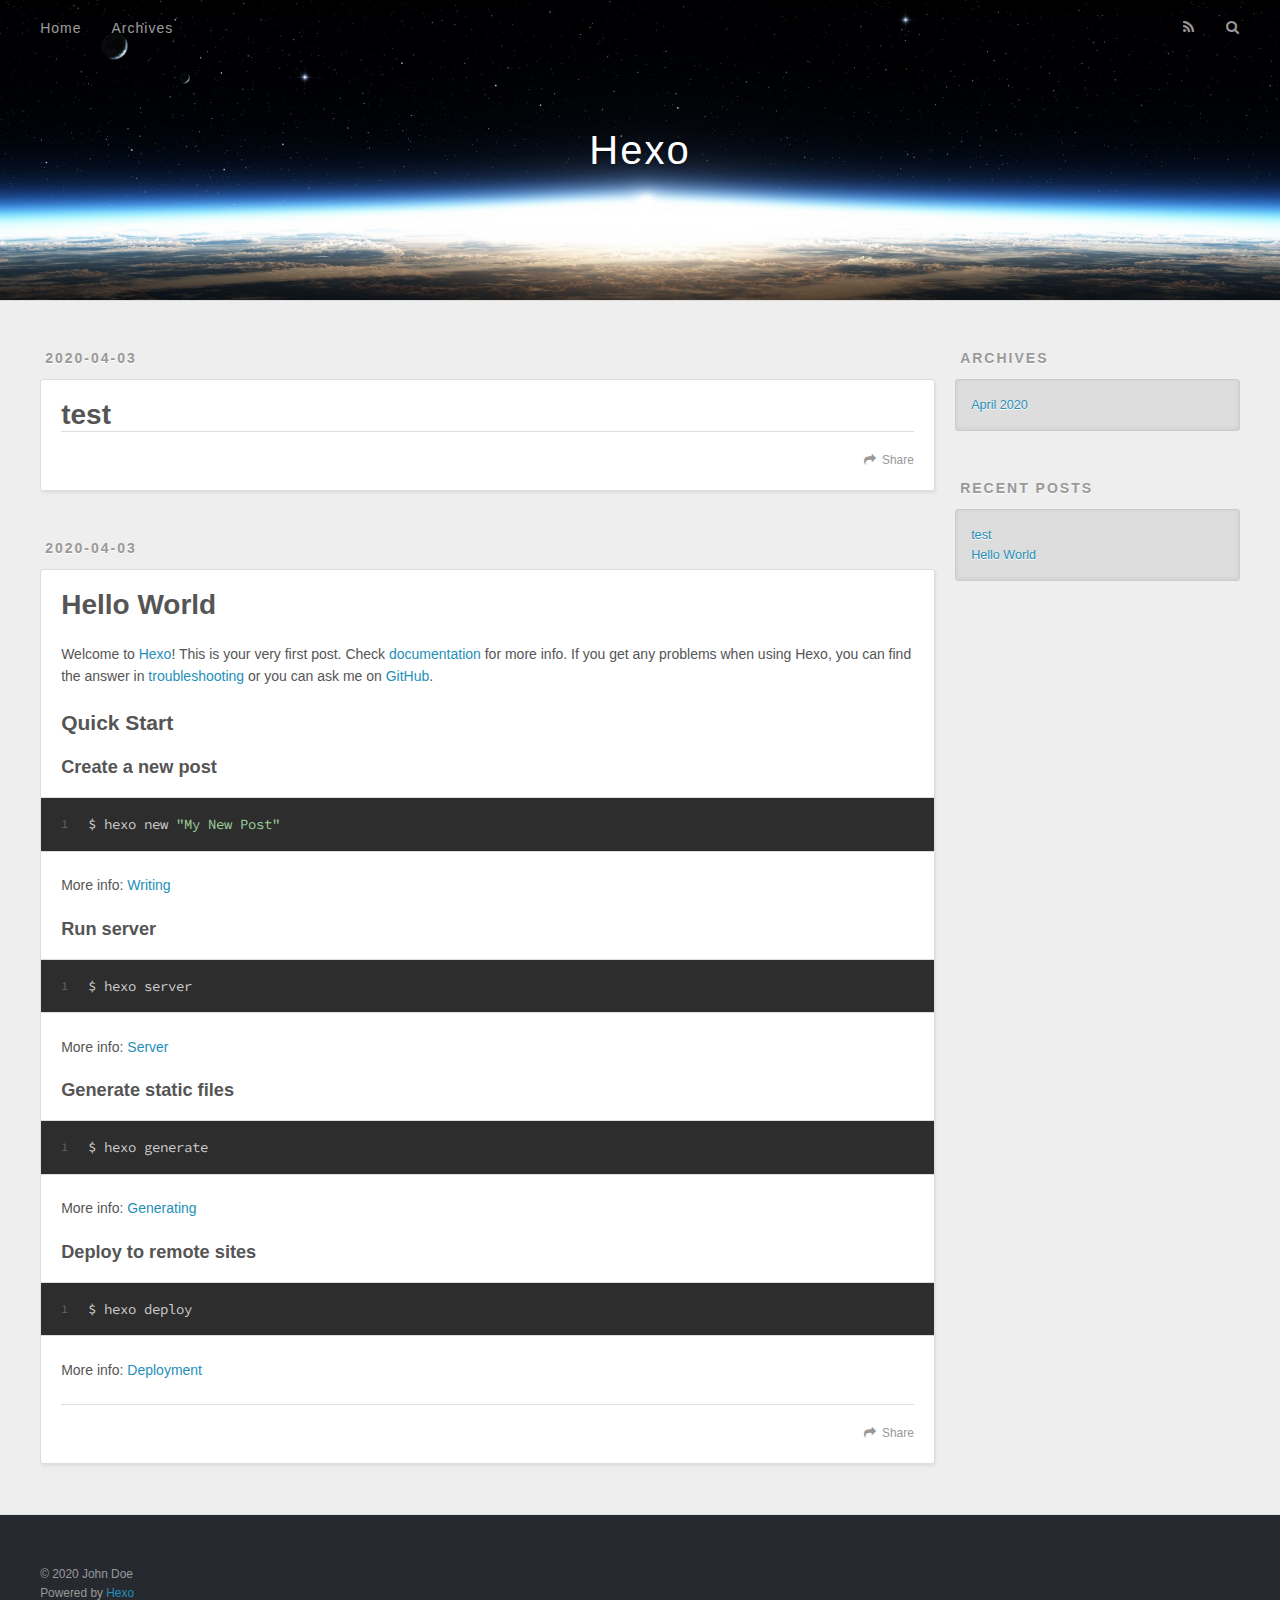
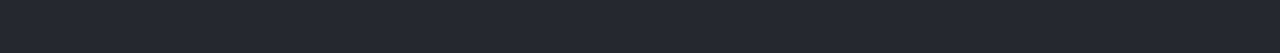
==== index.html @ 7a359f26 "Site updated: 2020-04-03 02:09:14" ====
<!DOCTYPE html>
<html>
<head>
  <meta charset="utf-8">
  

  
  <title>Hexo</title>
  <meta name="viewport" content="width=device-width, initial-scale=1, maximum-scale=1">
  <meta property="og:type" content="website">
<meta property="og:title" content="Hexo">
<meta property="og:url" content="http://yoursite.com/index.html">
<meta property="og:site_name" content="Hexo">
<meta property="og:locale" content="en_US">
<meta property="article:author" content="John Doe">
<meta name="twitter:card" content="summary">
  
    <link rel="alternate" href="/atom.xml" title="Hexo" type="application/atom+xml">
  
  
    <link rel="icon" href="/favicon.png">
  
  
    <link href="//fonts.googleapis.com/css?family=Source+Code+Pro" rel="stylesheet" type="text/css">
  
  
<link rel="stylesheet" href="/css/style.css">

<meta name="generator" content="Hexo 4.2.0"></head>

<body>
  <div id="container">
    <div id="wrap">
      <header id="header">
  <div id="banner"></div>
  <div id="header-outer" class="outer">
    <div id="header-title" class="inner">
      <h1 id="logo-wrap">
        <a href="/" id="logo">Hexo</a>
      </h1>
      
    </div>
    <div id="header-inner" class="inner">
      <nav id="main-nav">
        <a id="main-nav-toggle" class="nav-icon"></a>
        
          <a class="main-nav-link" href="/">Home</a>
        
          <a class="main-nav-link" href="/archives">Archives</a>
        
      </nav>
      <nav id="sub-nav">
        
          <a id="nav-rss-link" class="nav-icon" href="/atom.xml" title="RSS Feed"></a>
        
        <a id="nav-search-btn" class="nav-icon" title="Search"></a>
      </nav>
      <div id="search-form-wrap">
        <form action="//google.com/search" method="get" accept-charset="UTF-8" class="search-form"><input type="search" name="q" class="search-form-input" placeholder="Search"><button type="submit" class="search-form-submit">&#xF002;</button><input type="hidden" name="sitesearch" value="http://yoursite.com"></form>
      </div>
    </div>
  </div>
</header>
      <div class="outer">
        <section id="main">
  
    <article id="post-test" class="article article-type-post" itemscope itemprop="blogPost">
  <div class="article-meta">
    <a href="/2020/04/03/test/" class="article-date">
  <time datetime="2020-04-02T18:03:10.000Z" itemprop="datePublished">2020-04-03</time>
</a>
    
  </div>
  <div class="article-inner">
    
    
      <header class="article-header">
        
  
    <h1 itemprop="name">
      <a class="article-title" href="/2020/04/03/test/">test</a>
    </h1>
  

      </header>
    
    <div class="article-entry" itemprop="articleBody">
      
        
      
    </div>
    <footer class="article-footer">
      <a data-url="http://yoursite.com/2020/04/03/test/" data-id="ck8j2jlv80000hwuj088e85qz" class="article-share-link">Share</a>
      
      
    </footer>
  </div>
  
</article>


  
    <article id="post-hello-world" class="article article-type-post" itemscope itemprop="blogPost">
  <div class="article-meta">
    <a href="/2020/04/03/hello-world/" class="article-date">
  <time datetime="2020-04-02T17:08:52.983Z" itemprop="datePublished">2020-04-03</time>
</a>
    
  </div>
  <div class="article-inner">
    
    
      <header class="article-header">
        
  
    <h1 itemprop="name">
      <a class="article-title" href="/2020/04/03/hello-world/">Hello World</a>
    </h1>
  

      </header>
    
    <div class="article-entry" itemprop="articleBody">
      
        <p>Welcome to <a href="https://hexo.io/" target="_blank" rel="noopener">Hexo</a>! This is your very first post. Check <a href="https://hexo.io/docs/" target="_blank" rel="noopener">documentation</a> for more info. If you get any problems when using Hexo, you can find the answer in <a href="https://hexo.io/docs/troubleshooting.html" target="_blank" rel="noopener">troubleshooting</a> or you can ask me on <a href="https://github.com/hexojs/hexo/issues" target="_blank" rel="noopener">GitHub</a>.</p>
<h2 id="Quick-Start"><a href="#Quick-Start" class="headerlink" title="Quick Start"></a>Quick Start</h2><h3 id="Create-a-new-post"><a href="#Create-a-new-post" class="headerlink" title="Create a new post"></a>Create a new post</h3><figure class="highlight bash"><table><tr><td class="gutter"><pre><span class="line">1</span><br></pre></td><td class="code"><pre><span class="line">$ hexo new <span class="string">"My New Post"</span></span><br></pre></td></tr></table></figure>

<p>More info: <a href="https://hexo.io/docs/writing.html" target="_blank" rel="noopener">Writing</a></p>
<h3 id="Run-server"><a href="#Run-server" class="headerlink" title="Run server"></a>Run server</h3><figure class="highlight bash"><table><tr><td class="gutter"><pre><span class="line">1</span><br></pre></td><td class="code"><pre><span class="line">$ hexo server</span><br></pre></td></tr></table></figure>

<p>More info: <a href="https://hexo.io/docs/server.html" target="_blank" rel="noopener">Server</a></p>
<h3 id="Generate-static-files"><a href="#Generate-static-files" class="headerlink" title="Generate static files"></a>Generate static files</h3><figure class="highlight bash"><table><tr><td class="gutter"><pre><span class="line">1</span><br></pre></td><td class="code"><pre><span class="line">$ hexo generate</span><br></pre></td></tr></table></figure>

<p>More info: <a href="https://hexo.io/docs/generating.html" target="_blank" rel="noopener">Generating</a></p>
<h3 id="Deploy-to-remote-sites"><a href="#Deploy-to-remote-sites" class="headerlink" title="Deploy to remote sites"></a>Deploy to remote sites</h3><figure class="highlight bash"><table><tr><td class="gutter"><pre><span class="line">1</span><br></pre></td><td class="code"><pre><span class="line">$ hexo deploy</span><br></pre></td></tr></table></figure>

<p>More info: <a href="https://hexo.io/docs/one-command-deployment.html" target="_blank" rel="noopener">Deployment</a></p>

      
    </div>
    <footer class="article-footer">
      <a data-url="http://yoursite.com/2020/04/03/hello-world/" data-id="ck8j2bp650000j0uj2wvqei5c" class="article-share-link">Share</a>
      
      
    </footer>
  </div>
  
</article>


  


</section>
        
          <aside id="sidebar">
  
    

  
    

  
    
  
    
  <div class="widget-wrap">
    <h3 class="widget-title">Archives</h3>
    <div class="widget">
      <ul class="archive-list"><li class="archive-list-item"><a class="archive-list-link" href="/archives/2020/04/">April 2020</a></li></ul>
    </div>
  </div>


  
    
  <div class="widget-wrap">
    <h3 class="widget-title">Recent Posts</h3>
    <div class="widget">
      <ul>
        
          <li>
            <a href="/2020/04/03/test/">test</a>
          </li>
        
          <li>
            <a href="/2020/04/03/hello-world/">Hello World</a>
          </li>
        
      </ul>
    </div>
  </div>

  
</aside>
        
      </div>
      <footer id="footer">
  
  <div class="outer">
    <div id="footer-info" class="inner">
      &copy; 2020 John Doe<br>
      Powered by <a href="http://hexo.io/" target="_blank">Hexo</a>
    </div>
  </div>
</footer>
    </div>
    <nav id="mobile-nav">
  
    <a href="/" class="mobile-nav-link">Home</a>
  
    <a href="/archives" class="mobile-nav-link">Archives</a>
  
</nav>
    

<script src="//ajax.googleapis.com/ajax/libs/jquery/2.0.3/jquery.min.js"></script>


  
<link rel="stylesheet" href="/fancybox/jquery.fancybox.css">

  
<script src="/fancybox/jquery.fancybox.pack.js"></script>




<script src="/js/script.js"></script>




  </div>
</body>
</html>
---- css/style.css ----
body {
  width: 100%;
}
body:before,
body:after {
  content: "";
  display: table;
}
body:after {
  clear: both;
}
html,
body,
div,
span,
applet,
object,
iframe,
h1,
h2,
h3,
h4,
h5,
h6,
p,
blockquote,
pre,
a,
abbr,
acronym,
address,
big,
cite,
code,
del,
dfn,
em,
img,
ins,
kbd,
q,
s,
samp,
small,
strike,
strong,
sub,
sup,
tt,
var,
dl,
dt,
dd,
ol,
ul,
li,
fieldset,
form,
label,
legend,
table,
caption,
tbody,
tfoot,
thead,
tr,
th,
td {
  margin: 0;
  padding: 0;
  border: 0;
  outline: 0;
  font-weight: inherit;
  font-style: inherit;
  font-family: inherit;
  font-size: 100%;
  vertical-align: baseline;
}
body {
  line-height: 1;
  color: #000;
  background: #fff;
}
ol,
ul {
  list-style: none;
}
table {
  border-collapse: separate;
  border-spacing: 0;
  vertical-align: middle;
}
caption,
th,
td {
  text-align: left;
  font-weight: normal;
  vertical-align: middle;
}
a img {
  border: none;
}
input,
button {
  margin: 0;
  padding: 0;
}
input::-moz-focus-inner,
button::-moz-focus-inner {
  border: 0;
  padding: 0;
}
@font-face {
  font-family: FontAwesome;
  font-style: normal;
  font-weight: normal;
  src: url("fonts/fontawesome-webfont.eot?v=#4.0.3");
  src: url("fonts/fontawesome-webfont.eot?#iefix&v=#4.0.3") format("embedded-opentype"), url("fonts/fontawesome-webfont.woff?v=#4.0.3") format("woff"), url("fonts/fontawesome-webfont.ttf?v=#4.0.3") format("truetype"), url("fonts/fontawesome-webfont.svg#fontawesomeregular?v=#4.0.3") format("svg");
}
html,
body,
#container {
  height: 100%;
}
body {
  background: #eee;
  font: 14px -apple-system, BlinkMacSystemFont, "Segoe UI", "Roboto", "Oxygen", "Ubuntu", "Cantarell", "Fira Sans", "Droid Sans", "Helvetica Neue", sans-serif;
  -webkit-text-size-adjust: 100%;
}
.outer {
  max-width: 1220px;
  margin: 0 auto;
  padding: 0 20px;
}
.outer:before,
.outer:after {
  content: "";
  display: table;
}
.outer:after {
  clear: both;
}
.inner {
  display: inline;
  float: left;
  width: 98.33333333333333%;
  margin: 0 0.833333333333333%;
}
.left,
.alignleft {
  float: left;
}
.right,
.alignright {
  float: right;
}
.clear {
  clear: both;
}
#container {
  position: relative;
}
.mobile-nav-on {
  overflow: hidden;
}
#wrap {
  height: 100%;
  width: 100%;
  position: absolute;
  top: 0;
  left: 0;
  -webkit-transition: 0.2s ease-out;
  -moz-transition: 0.2s ease-out;
  -ms-transition: 0.2s ease-out;
  transition: 0.2s ease-out;
  z-index: 1;
  background: #eee;
}
.mobile-nav-on #wrap {
  left: 280px;
}
@media screen and (min-width: 768px) {
  #main {
    display: inline;
    float: left;
    width: 73.33333333333333%;
    margin: 0 0.833333333333333%;
  }
}
.article-date,
.article-category-link,
.archive-year,
.widget-title {
  text-decoration: none;
  text-transform: uppercase;
  letter-spacing: 2px;
  color: #999;
  margin-bottom: 1em;
  margin-left: 5px;
  line-height: 1em;
  text-shadow: 0 1px #fff;
  font-weight: bold;
}
.article-inner,
.archive-article-inner {
  background: #fff;
  -webkit-box-shadow: 1px 2px 3px #ddd;
  box-shadow: 1px 2px 3px #ddd;
  border: 1px solid #ddd;
  border-radius: 3px;
}
.article-entry h1,
.widget h1 {
  font-size: 2em;
}
.article-entry h2,
.widget h2 {
  font-size: 1.5em;
}
.article-entry h3,
.widget h3 {
  font-size: 1.3em;
}
.article-entry h4,
.widget h4 {
  font-size: 1.2em;
}
.article-entry h5,
.widget h5 {
  font-size: 1em;
}
.article-entry h6,
.widget h6 {
  font-size: 1em;
  color: #999;
}
.article-entry hr,
.widget hr {
  border: 1px dashed #ddd;
}
.article-entry strong,
.widget strong {
  font-weight: bold;
}
.article-entry em,
.widget em,
.article-entry cite,
.widget cite {
  font-style: italic;
}
.article-entry sup,
.widget sup,
.article-entry sub,
.widget sub {
  font-size: 0.75em;
  line-height: 0;
  position: relative;
  vertical-align: baseline;
}
.article-entry sup,
.widget sup {
  top: -0.5em;
}
.article-entry sub,
.widget sub {
  bottom: -0.2em;
}
.article-entry small,
.widget small {
  font-size: 0.85em;
}
.article-entry acronym,
.widget acronym,
.article-entry abbr,
.widget abbr {
  border-bottom: 1px dotted;
}
.article-entry ul,
.widget ul,
.article-entry ol,
.widget ol,
.article-entry dl,
.widget dl {
  margin: 0 20px;
  line-height: 1.6em;
}
.article-entry ul ul,
.widget ul ul,
.article-entry ol ul,
.widget ol ul,
.article-entry ul ol,
.widget ul ol,
.article-entry ol ol,
.widget ol ol {
  margin-top: 0;
  margin-bottom: 0;
}
.article-entry ul,
.widget ul {
  list-style: disc;
}
.article-entry ol,
.widget ol {
  list-style: decimal;
}
.article-entry dt,
.widget dt {
  font-weight: bold;
}
#header {
  height: 300px;
  position: relative;
  border-bottom: 1px solid #ddd;
}
#header:before,
#header:after {
  content: "";
  position: absolute;
  left: 0;
  right: 0;
  height: 40px;
}
#header:before {
  top: 0;
  background: -webkit-linear-gradient(rgba(0,0,0,0.2), transparent);
  background: -moz-linear-gradient(rgba(0,0,0,0.2), transparent);
  background: -ms-linear-gradient(rgba(0,0,0,0.2), transparent);
  background: linear-gradient(rgba(0,0,0,0.2), transparent);
}
#header:after {
  bottom: 0;
  background: -webkit-linear-gradient(transparent, rgba(0,0,0,0.2));
  background: -moz-linear-gradient(transparent, rgba(0,0,0,0.2));
  background: -ms-linear-gradient(transparent, rgba(0,0,0,0.2));
  background: linear-gradient(transparent, rgba(0,0,0,0.2));
}
#header-outer {
  height: 100%;
  position: relative;
}
#header-inner {
  position: relative;
  overflow: hidden;
}
#banner {
  position: absolute;
  top: 0;
  left: 0;
  width: 100%;
  height: 100%;
  background: url("images/banner.jpg") center #000;
  -webkit-background-size: cover;
  -moz-background-size: cover;
  background-size: cover;
  z-index: -1;
}
#header-title {
  text-align: center;
  height: 40px;
  position: absolute;
  top: 50%;
  left: 0;
  margin-top: -20px;
}
#logo,
#subtitle {
  text-decoration: none;
  color: #fff;
  font-weight: 300;
  text-shadow: 0 1px 4px rgba(0,0,0,0.3);
}
#logo {
  font-size: 40px;
  line-height: 40px;
  letter-spacing: 2px;
}
#subtitle {
  font-size: 16px;
  line-height: 16px;
  letter-spacing: 1px;
}
#subtitle-wrap {
  margin-top: 16px;
}
#main-nav {
  float: left;
  margin-left: -15px;
}
.nav-icon,
.main-nav-link {
  float: left;
  color: #fff;
  opacity: 0.6;
  text-decoration: none;
  text-shadow: 0 1px rgba(0,0,0,0.2);
  -webkit-transition: opacity 0.2s;
  -moz-transition: opacity 0.2s;
  -ms-transition: opacity 0.2s;
  transition: opacity 0.2s;
  display: block;
  padding: 20px 15px;
}
.nav-icon:hover,
.main-nav-link:hover {
  opacity: 1;
}
.nav-icon {
  font-family: FontAwesome;
  text-align: center;
  font-size: 14px;
  width: 14px;
  height: 14px;
  padding: 20px 15px;
  position: relative;
  cursor: pointer;
}
.main-nav-link {
  font-weight: 300;
  letter-spacing: 1px;
}
@media screen and (max-width: 479px) {
  .main-nav-link {
    display: none;
  }
}
#main-nav-toggle {
  display: none;
}
#main-nav-toggle:before {
  content: "\f0c9";
}
@media screen and (max-width: 479px) {
  #main-nav-toggle {
    display: block;
  }
}
#sub-nav {
  float: right;
  margin-right: -15px;
}
#nav-rss-link:before {
  content: "\f09e";
}
#nav-search-btn:before {
  content: "\f002";
}
#search-form-wrap {
  position: absolute;
  top: 15px;
  width: 150px;
  height: 30px;
  right: -150px;
  opacity: 0;
  -webkit-transition: 0.2s ease-out;
  -moz-transition: 0.2s ease-out;
  -ms-transition: 0.2s ease-out;
  transition: 0.2s ease-out;
}
#search-form-wrap.on {
  opacity: 1;
  right: 0;
}
@media screen and (max-width: 479px) {
  #search-form-wrap {
    width: 100%;
    right: -100%;
  }
}
.search-form {
  position: absolute;
  top: 0;
  left: 0;
  right: 0;
  background: #fff;
  padding: 5px 15px;
  border-radius: 15px;
  -webkit-box-shadow: 0 0 10px rgba(0,0,0,0.3);
  box-shadow: 0 0 10px rgba(0,0,0,0.3);
}
.search-form-input {
  border: none;
  background: none;
  color: #555;
  width: 100%;
  font: 13px -apple-system, BlinkMacSystemFont, "Segoe UI", "Roboto", "Oxygen", "Ubuntu", "Cantarell", "Fira Sans", "Droid Sans", "Helvetica Neue", sans-serif;
  outline: none;
}
.search-form-input::-webkit-search-results-decoration,
.search-form-input::-webkit-search-cancel-button {
  -webkit-appearance: none;
}
.search-form-submit {
  position: absolute;
  top: 50%;
  right: 10px;
  margin-top: -7px;
  font: 13px FontAwesome;
  border: none;
  background: none;
  color: #bbb;
  cursor: pointer;
}
.search-form-submit:hover,
.search-form-submit:focus {
  color: #777;
}
.article {
  margin: 50px 0;
}
.article-inner {
  overflow: hidden;
}
.article-meta:before,
.article-meta:after {
  content: "";
  display: table;
}
.article-meta:after {
  clear: both;
}
.article-date {
  float: left;
}
.article-category {
  float: left;
  line-height: 1em;
  color: #ccc;
  text-shadow: 0 1px #fff;
  margin-left: 8px;
}
.article-category:before {
  content: "\2022";
}
.article-category-link {
  margin: 0 12px 1em;
}
.article-header {
  padding: 20px 20px 0;
}
.article-title {
  text-decoration: none;
  font-size: 2em;
  font-weight: bold;
  color: #555;
  line-height: 1.1em;
  -webkit-transition: color 0.2s;
  -moz-transition: color 0.2s;
  -ms-transition: color 0.2s;
  transition: color 0.2s;
}
a.article-title:hover {
  color: #258fb8;
}
.article-entry {
  color: #555;
  padding: 0 20px;
}
.article-entry:before,
.article-entry:after {
  content: "";
  display: table;
}
.article-entry:after {
  clear: both;
}
.article-entry p,
.article-entry table {
  line-height: 1.6em;
  margin: 1.6em 0;
}
.article-entry h1,
.article-entry h2,
.article-entry h3,
.article-entry h4,
.article-entry h5,
.article-entry h6 {
  font-weight: bold;
}
.article-entry h1,
.article-entry h2,
.article-entry h3,
.article-entry h4,
.article-entry h5,
.article-entry h6 {
  line-height: 1.1em;
  margin: 1.1em 0;
}
.article-entry a {
  color: #258fb8;
  text-decoration: none;
}
.article-entry a:hover {
  text-decoration: underline;
}
.article-entry ul,
.article-entry ol,
.article-entry dl {
  margin-top: 1.6em;
  margin-bottom: 1.6em;
}
.article-entry img,
.article-entry video {
  max-width: 100%;
  height: auto;
  display: block;
  margin: auto;
}
.article-entry iframe {
  border: none;
}
.article-entry table {
  width: 100%;
  border-collapse: collapse;
  border-spacing: 0;
}
.article-entry th {
  font-weight: bold;
  border-bottom: 3px solid #ddd;
  padding-bottom: 0.5em;
}
.article-entry td {
  border-bottom: 1px solid #ddd;
  padding: 10px 0;
}
.article-entry blockquote {
  font-family: Georgia, "Times New Roman", serif;
  font-size: 1.4em;
  margin: 1.6em 20px;
  text-align: center;
}
.article-entry blockquote footer {
  font-size: 14px;
  margin: 1.6em 0;
  font-family: -apple-system, BlinkMacSystemFont, "Segoe UI", "Roboto", "Oxygen", "Ubuntu", "Cantarell", "Fira Sans", "Droid Sans", "Helvetica Neue", sans-serif;
}
.article-entry blockquote footer cite:before {
  content: "—";
  padding: 0 0.5em;
}
.article-entry .pullquote {
  text-align: left;
  width: 45%;
  margin: 0;
}
.article-entry .pullquote.left {
  margin-left: 0.5em;
  margin-right: 1em;
}
.article-entry .pullquote.right {
  margin-right: 0.5em;
  margin-left: 1em;
}
.article-entry .caption {
  color: #999;
  display: block;
  font-size: 0.9em;
  margin-top: 0.5em;
  position: relative;
  text-align: center;
}
.article-entry .video-container {
  position: relative;
  padding-top: 56.25%;
  height: 0;
  overflow: hidden;
}
.article-entry .video-container iframe,
.article-entry .video-container object,
.article-entry .video-container embed {
  position: absolute;
  top: 0;
  left: 0;
  width: 100%;
  height: 100%;
  margin-top: 0;
}
.article-more-link a {
  display: inline-block;
  line-height: 1em;
  padding: 6px 15px;
  border-radius: 15px;
  background: #eee;
  color: #999;
  text-shadow: 0 1px #fff;
  text-decoration: none;
}
.article-more-link a:hover {
  background: #258fb8;
  color: #fff;
  text-decoration: none;
  text-shadow: 0 1px #1e7293;
}
.article-footer {
  font-size: 0.85em;
  line-height: 1.6em;
  border-top: 1px solid #ddd;
  padding-top: 1.6em;
  margin: 0 20px 20px;
}
.article-footer:before,
.article-footer:after {
  content: "";
  display: table;
}
.article-footer:after {
  clear: both;
}
.article-footer a {
  color: #999;
  text-decoration: none;
}
.article-footer a:hover {
  color: #555;
}
.article-tag-list-item {
  float: left;
  margin-right: 10px;
}
.article-tag-list-link:before {
  content: "#";
}
.article-comment-link {
  float: right;
}
.article-comment-link:before {
  content: "\f075";
  font-family: FontAwesome;
  padding-right: 8px;
}
.article-share-link {
  cursor: pointer;
  float: right;
  margin-left: 20px;
}
.article-share-link:before {
  content: "\f064";
  font-family: FontAwesome;
  padding-right: 6px;
}
#article-nav {
  position: relative;
}
#article-nav:before,
#article-nav:after {
  content: "";
  display: table;
}
#article-nav:after {
  clear: both;
}
@media screen and (min-width: 768px) {
  #article-nav {
    margin: 50px 0;
  }
  #article-nav:before {
    width: 8px;
    height: 8px;
    position: absolute;
    top: 50%;
    left: 50%;
    margin-top: -4px;
    margin-left: -4px;
    content: "";
    border-radius: 50%;
    background: #ddd;
    -webkit-box-shadow: 0 1px 2px #fff;
    box-shadow: 0 1px 2px #fff;
  }
}
.article-nav-link-wrap {
  text-decoration: none;
  text-shadow: 0 1px #fff;
  color: #999;
  -webkit-box-sizing: border-box;
  -moz-box-sizing: border-box;
  box-sizing: border-box;
  margin-top: 50px;
  text-align: center;
  display: block;
}
.article-nav-link-wrap:hover {
  color: #555;
}
@media screen and (min-width: 768px) {
  .article-nav-link-wrap {
    width: 50%;
    margin-top: 0;
  }
}
@media screen and (min-width: 768px) {
  #article-nav-newer {
    float: left;
    text-align: right;
    padding-right: 20px;
  }
}
@media screen and (min-width: 768px) {
  #article-nav-older {
    float: right;
    text-align: left;
    padding-left: 20px;
  }
}
.article-nav-caption {
  text-transform: uppercase;
  letter-spacing: 2px;
  color: #ddd;
  line-height: 1em;
  font-weight: bold;
}
#article-nav-newer .article-nav-caption {
  margin-right: -2px;
}
.article-nav-title {
  font-size: 0.85em;
  line-height: 1.6em;
  margin-top: 0.5em;
}
.article-share-box {
  position: absolute;
  display: none;
  background: #fff;
  -webkit-box-shadow: 1px 2px 10px rgba(0,0,0,0.2);
  box-shadow: 1px 2px 10px rgba(0,0,0,0.2);
  border-radius: 3px;
  margin-left: -145px;
  overflow: hidden;
  z-index: 1;
}
.article-share-box.on {
  display: block;
}
.article-share-input {
  width: 100%;
  background: none;
  -webkit-box-sizing: border-box;
  -moz-box-sizing: border-box;
  box-sizing: border-box;
  font: 14px -apple-system, BlinkMacSystemFont, "Segoe UI", "Roboto", "Oxygen", "Ubuntu", "Cantarell", "Fira Sans", "Droid Sans", "Helvetica Neue", sans-serif;
  padding: 0 15px;
  color: #555;
  outline: none;
  border: 1px solid #ddd;
  border-radius: 3px 3px 0 0;
  height: 36px;
  line-height: 36px;
}
.article-share-links {
  background: #eee;
}
.article-share-links:before,
.article-share-links:after {
  content: "";
  display: table;
}
.article-share-links:after {
  clear: both;
}
.article-share-twitter,
.article-share-facebook,
.article-share-pinterest,
.article-share-google {
  width: 50px;
  height: 36px;
  display: block;
  float: left;
  position: relative;
  color: #999;
  text-shadow: 0 1px #fff;
}
.article-share-twitter:before,
.article-share-facebook:before,
.article-share-pinterest:before,
.article-share-google:before {
  font-size: 20px;
  font-family: FontAwesome;
  width: 20px;
  height: 20px;
  position: absolute;
  top: 50%;
  left: 50%;
  margin-top: -10px;
  margin-left: -10px;
  text-align: center;
}
.article-share-twitter:hover,
.article-share-facebook:hover,
.article-share-pinterest:hover,
.article-share-google:hover {
  color: #fff;
}
.article-share-twitter:before {
  content: "\f099";
}
.article-share-twitter:hover {
  background: #00aced;
  text-shadow: 0 1px #008abe;
}
.article-share-facebook:before {
  content: "\f09a";
}
.article-share-facebook:hover {
  background: #3b5998;
  text-shadow: 0 1px #2f477a;
}
.article-share-pinterest:before {
  content: "\f0d2";
}
.article-share-pinterest:hover {
  background: #cb2027;
  text-shadow: 0 1px #a21a1f;
}
.article-share-google:before {
  content: "\f0d5";
}
.article-share-google:hover {
  background: #dd4b39;
  text-shadow: 0 1px #be3221;
}
.article-gallery {
  background: #000;
  position: relative;
}
.article-gallery-photos {
  position: relative;
  overflow: hidden;
}
.article-gallery-img {
  display: none;
  max-width: 100%;
}
.article-gallery-img:first-child {
  display: block;
}
.article-gallery-img.loaded {
  position: absolute;
  display: block;
}
.article-gallery-img img {
  display: block;
  max-width: 100%;
  margin: 0 auto;
}
#comments {
  background: #fff;
  -webkit-box-shadow: 1px 2px 3px #ddd;
  box-shadow: 1px 2px 3px #ddd;
  padding: 20px;
  border: 1px solid #ddd;
  border-radius: 3px;
  margin: 50px 0;
}
#comments a {
  color: #258fb8;
}
.archives-wrap {
  margin: 50px 0;
}
.archives:before,
.archives:after {
  content: "";
  display: table;
}
.archives:after {
  clear: both;
}
.archive-year-wrap {
  margin-bottom: 1em;
}
.archives {
  -webkit-column-gap: 10px;
  -moz-column-gap: 10px;
  column-gap: 10px;
}
@media screen and (min-width: 480px) and (max-width: 767px) {
  .archives {
    -webkit-column-count: 2;
    -moz-column-count: 2;
    column-count: 2;
  }
}
@media screen and (min-width: 768px) {
  .archives {
    -webkit-column-count: 3;
    -moz-column-count: 3;
    column-count: 3;
  }
}
.archive-article {
  -webkit-column-break-inside: avoid;
  page-break-inside: avoid;
  overflow: hidden;
  break-inside: avoid-column;
}
.archive-article-inner {
  padding: 10px;
  margin-bottom: 15px;
}
.archive-article-title {
  text-decoration: none;
  font-weight: bold;
  color: #555;
  -webkit-transition: color 0.2s;
  -moz-transition: color 0.2s;
  -ms-transition: color 0.2s;
  transition: color 0.2s;
  line-height: 1.6em;
}
.archive-article-title:hover {
  color: #258fb8;
}
.archive-article-footer {
  margin-top: 1em;
}
.archive-article-date {
  color: #999;
  text-decoration: none;
  font-size: 0.85em;
  line-height: 1em;
  margin-bottom: 0.5em;
  display: block;
}
#page-nav {
  margin: 50px auto;
  background: #fff;
  -webkit-box-shadow: 1px 2px 3px #ddd;
  box-shadow: 1px 2px 3px #ddd;
  border: 1px solid #ddd;
  border-radius: 3px;
  text-align: center;
  color: #999;
  overflow: hidden;
}
#page-nav:before,
#page-nav:after {
  content: "";
  display: table;
}
#page-nav:after {
  clear: both;
}
#page-nav a,
#page-nav span {
  padding: 10px 20px;
  line-height: 1;
  height: 2ex;
}
#page-nav a {
  color: #999;
  text-decoration: none;
}
#page-nav a:hover {
  background: #999;
  color: #fff;
}
#page-nav .prev {
  float: left;
}
#page-nav .next {
  float: right;
}
#page-nav .page-number {
  display: inline-block;
}
@media screen and (max-width: 479px) {
  #page-nav .page-number {
    display: none;
  }
}
#page-nav .current {
  color: #555;
  font-weight: bold;
}
#page-nav .space {
  color: #ddd;
}
#footer {
  background: #262a30;
  padding: 50px 0;
  border-top: 1px solid #ddd;
  color: #999;
}
#footer a {
  color: #258fb8;
  text-decoration: none;
}
#footer a:hover {
  text-decoration: underline;
}
#footer-info {
  line-height: 1.6em;
  font-size: 0.85em;
}
.article-entry pre,
.article-entry .highlight {
  background: #2d2d2d;
  margin: 0 -20px;
  padding: 15px 20px;
  border-style: solid;
  border-color: #ddd;
  border-width: 1px 0;
  overflow: auto;
  color: #ccc;
  line-height: 22.400000000000002px;
}
.article-entry .highlight .gutter pre,
.article-entry .gist .gist-file .gist-data .line-numbers {
  color: #666;
  font-size: 0.85em;
}
.article-entry pre,
.article-entry code {
  font-family: "Source Code Pro", Consolas, Monaco, Menlo, Consolas, monospace;
}
.article-entry code {
  background: #eee;
  text-shadow: 0 1px #fff;
  padding: 0 0.3em;
}
.article-entry pre code {
  background: none;
  text-shadow: none;
  padding: 0;
}
.article-entry .highlight pre {
  border: none;
  margin: 0;
  padding: 0;
}
.article-entry .highlight table {
  margin: 0;
  width: auto;
}
.article-entry .highlight td {
  border: none;
  padding: 0;
}
.article-entry .highlight figcaption {
  font-size: 0.85em;
  color: #999;
  line-height: 1em;
  margin-bottom: 1em;
}
.article-entry .highlight figcaption:before,
.article-entry .highlight figcaption:after {
  content: "";
  display: table;
}
.article-entry .highlight figcaption:after {
  clear: both;
}
.article-entry .highlight figcaption a {
  float: right;
}
.article-entry .highlight .gutter pre {
  text-align: right;
  padding-right: 20px;
}
.article-entry .highlight .line {
  height: 22.400000000000002px;
}
.article-entry .highlight .line.marked {
  background: #515151;
}
.article-entry .gist {
  margin: 0 -20px;
  border-style: solid;
  border-color: #ddd;
  border-width: 1px 0;
  background: #2d2d2d;
  padding: 15px 20px 15px 0;
}
.article-entry .gist .gist-file {
  border: none;
  font-family: "Source Code Pro", Consolas, Monaco, Menlo, Consolas, monospace;
  margin: 0;
}
.article-entry .gist .gist-file .gist-data {
  background: none;
  border: none;
}
.article-entry .gist .gist-file .gist-data .line-numbers {
  background: none;
  border: none;
  padding: 0 20px 0 0;
}
.article-entry .gist .gist-file .gist-data .line-data {
  padding: 0 !important;
}
.article-entry .gist .gist-file .highlight {
  margin: 0;
  padding: 0;
  border: none;
}
.article-entry .gist .gist-file .gist-meta {
  background: #2d2d2d;
  color: #999;
  font: 0.85em -apple-system, BlinkMacSystemFont, "Segoe UI", "Roboto", "Oxygen", "Ubuntu", "Cantarell", "Fira Sans", "Droid Sans", "Helvetica Neue", sans-serif;
  text-shadow: 0 0;
  padding: 0;
  margin-top: 1em;
  margin-left: 20px;
}
.article-entry .gist .gist-file .gist-meta a {
  color: #258fb8;
  font-weight: normal;
}
.article-entry .gist .gist-file .gist-meta a:hover {
  text-decoration: underline;
}
pre .comment,
pre .title {
  color: #999;
}
pre .variable,
pre .attribute,
pre .tag,
pre .regexp,
pre .ruby .constant,
pre .xml .tag .title,
pre .xml .pi,
pre .xml .doctype,
pre .html .doctype,
pre .css .id,
pre .css .class,
pre .css .pseudo {
  color: #f2777a;
}
pre .number,
pre .preprocessor,
pre .built_in,
pre .literal,
pre .params,
pre .constant {
  color: #f99157;
}
pre .class,
pre .ruby .class .title,
pre .css .rules .attribute {
  color: #9c9;
}
pre .string,
pre .value,
pre .inheritance,
pre .header,
pre .ruby .symbol,
pre .xml .cdata {
  color: #9c9;
}
pre .css .hexcolor {
  color: #6cc;
}
pre .function,
pre .python .decorator,
pre .python .title,
pre .ruby .function .title,
pre .ruby .title .keyword,
pre .perl .sub,
pre .javascript .title,
pre .coffeescript .title {
  color: #69c;
}
pre .keyword,
pre .javascript .function {
  color: #c9c;
}
@media screen and (max-width: 479px) {
  #mobile-nav {
    position: absolute;
    top: 0;
    left: 0;
    width: 280px;
    height: 100%;
    background: #191919;
    border-right: 1px solid #fff;
  }
}
@media screen and (max-width: 479px) {
  .mobile-nav-link {
    display: block;
    color: #999;
    text-decoration: none;
    padding: 15px 20px;
    font-weight: bold;
  }
  .mobile-nav-link:hover {
    color: #fff;
  }
}
@media screen and (min-width: 768px) {
  #sidebar {
    display: inline;
    float: left;
    width: 23.333333333333332%;
    margin: 0 0.833333333333333%;
  }
}
.widget-wrap {
  margin: 50px 0;
}
.widget {
  color: #777;
  text-shadow: 0 1px #fff;
  background: #ddd;
  -webkit-box-shadow: 0 -1px 4px #ccc inset;
  box-shadow: 0 -1px 4px #ccc inset;
  border: 1px solid #ccc;
  padding: 15px;
  border-radius: 3px;
}
.widget a {
  color: #258fb8;
  text-decoration: none;
}
.widget a:hover {
  text-decoration: underline;
}
.widget ul ul,
.widget ol ul,
.widget dl ul,
.widget ul ol,
.widget ol ol,
.widget dl ol,
.widget ul dl,
.widget ol dl,
.widget dl dl {
  margin-left: 15px;
  list-style: disc;
}
.widget {
  line-height: 1.6em;
  word-wrap: break-word;
  font-size: 0.9em;
}
.widget ul,
.widget ol {
  list-style: none;
  margin: 0;
}
.widget ul ul,
.widget ol ul,
.widget ul ol,
.widget ol ol {
  margin: 0 20px;
}
.widget ul ul,
.widget ol ul {
  list-style: disc;
}
.widget ul ol,
.widget ol ol {
  list-style: decimal;
}
.category-list-count,
.tag-list-count,
.archive-list-count {
  padding-left: 5px;
  color: #999;
  font-size: 0.85em;
}
.category-list-count:before,
.tag-list-count:before,
.archive-list-count:before {
  content: "(";
}
.category-list-count:after,
.tag-list-count:after,
.archive-list-count:after {
  content: ")";
}
.tagcloud a {
  margin-right: 5px;
  display: inline-block;
}
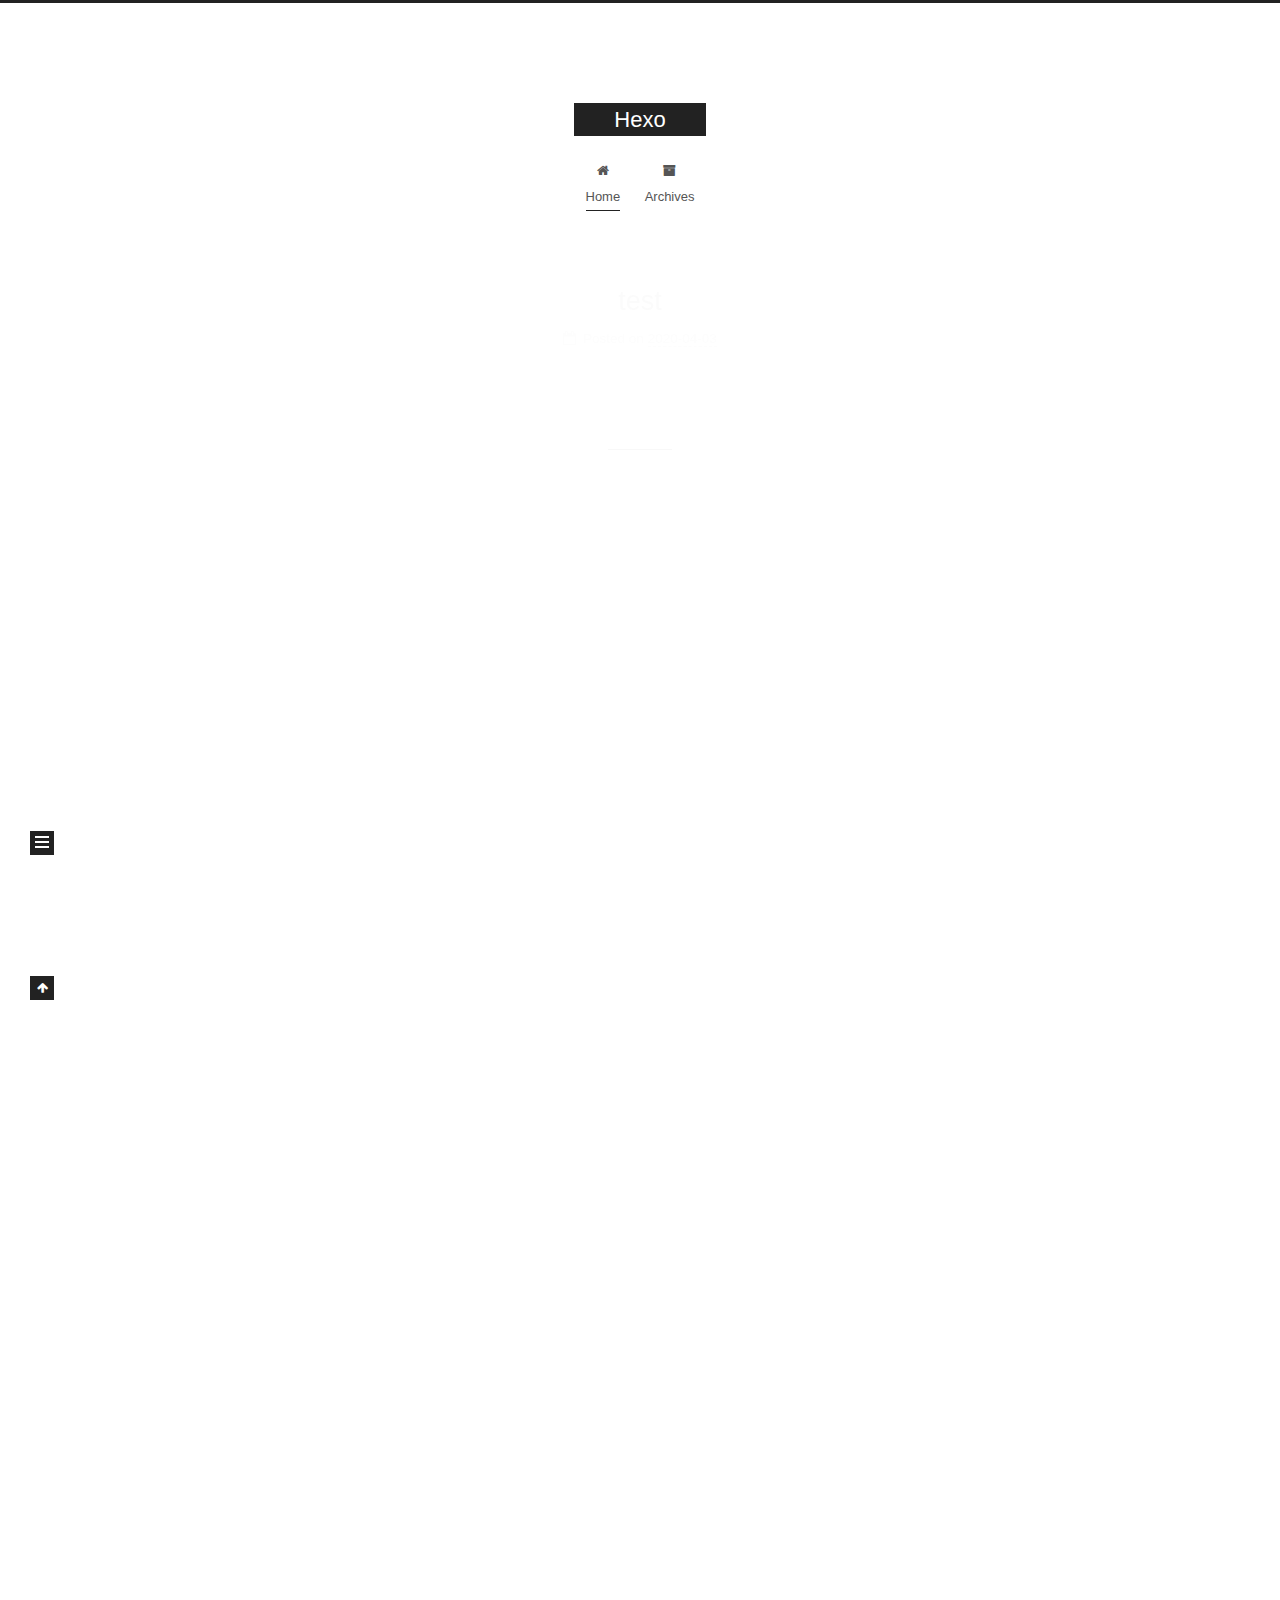
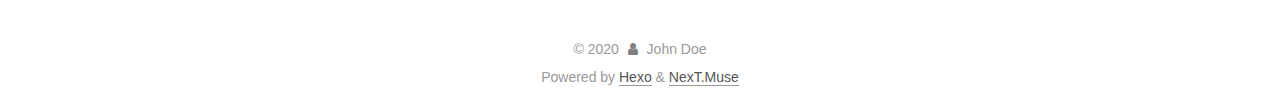
==== commit 32bf6dd8: "Site updated: 2020-04-03 15:04:22" ====
--- a/index.html
+++ b/index.html
@@ -1,12 +1,25 @@
 <!DOCTYPE html>
-<html>
+<html lang="en">
 <head>
-  <meta charset="utf-8">
-  
-
-  
-  <title>Hexo</title>
-  <meta name="viewport" content="width=device-width, initial-scale=1, maximum-scale=1">
+  <meta charset="UTF-8">
+<meta name="viewport" content="width=device-width, initial-scale=1, maximum-scale=2">
+<meta name="theme-color" content="#222">
+<meta name="generator" content="Hexo 4.2.0">
+  <link rel="apple-touch-icon" sizes="180x180" href="/images/apple-touch-icon-next.png">
+  <link rel="icon" type="image/png" sizes="32x32" href="/images/favicon-32x32-next.png">
+  <link rel="icon" type="image/png" sizes="16x16" href="/images/favicon-16x16-next.png">
+  <link rel="mask-icon" href="/images/logo.svg" color="#222">
+
+<link rel="stylesheet" href="/css/main.css">
+
+
+<link rel="stylesheet" href="/lib/font-awesome/css/font-awesome.min.css">
+
+<script id="hexo-configurations">
+    var NexT = window.NexT || {};
+    var CONFIG = {"hostname":"yoursite.com","root":"/","scheme":"Muse","version":"7.8.0","exturl":false,"sidebar":{"position":"left","display":"post","padding":18,"offset":12,"onmobile":false},"copycode":{"enable":false,"show_result":false,"style":null},"back2top":{"enable":true,"sidebar":false,"scrollpercent":false},"bookmark":{"enable":false,"color":"#222","save":"auto"},"fancybox":false,"mediumzoom":false,"lazyload":false,"pangu":false,"comments":{"style":"tabs","active":null,"storage":true,"lazyload":false,"nav":null},"algolia":{"hits":{"per_page":10},"labels":{"input_placeholder":"Search for Posts","hits_empty":"We didn't find any results for the search: ${query}","hits_stats":"${hits} results found in ${time} ms"}},"localsearch":{"enable":false,"trigger":"auto","top_n_per_article":1,"unescape":false,"preload":false},"motion":{"enable":true,"async":false,"transition":{"post_block":"fadeIn","post_header":"slideDownIn","post_body":"slideDownIn","coll_header":"slideLeftIn","sidebar":"slideUpIn"}}};
+  </script>
+
   <meta property="og:type" content="website">
 <meta property="og:title" content="Hexo">
 <meta property="og:url" content="http://yoursite.com/index.html">
@@ -14,115 +27,220 @@
 <meta property="og:locale" content="en_US">
 <meta property="article:author" content="John Doe">
 <meta name="twitter:card" content="summary">
-  
-    <link rel="alternate" href="/atom.xml" title="Hexo" type="application/atom+xml">
-  
-  
-    <link rel="icon" href="/favicon.png">
-  
-  
-    <link href="//fonts.googleapis.com/css?family=Source+Code+Pro" rel="stylesheet" type="text/css">
-  
-  
-<link rel="stylesheet" href="/css/style.css">
-
-<meta name="generator" content="Hexo 4.2.0"></head>
-
-<body>
-  <div id="container">
-    <div id="wrap">
-      <header id="header">
-  <div id="banner"></div>
-  <div id="header-outer" class="outer">
-    <div id="header-title" class="inner">
-      <h1 id="logo-wrap">
-        <a href="/" id="logo">Hexo</a>
-      </h1>
-      
+
+<link rel="canonical" href="http://yoursite.com/">
+
+
+<script id="page-configurations">
+  // https://hexo.io/docs/variables.html
+  CONFIG.page = {
+    sidebar: "",
+    isHome : true,
+    isPost : false,
+    lang   : 'en'
+  };
+</script>
+
+  <title>Hexo</title>
+  
+
+
+
+
+
+
+  <noscript>
+  <style>
+  .use-motion .brand,
+  .use-motion .menu-item,
+  .sidebar-inner,
+  .use-motion .post-block,
+  .use-motion .pagination,
+  .use-motion .comments,
+  .use-motion .post-header,
+  .use-motion .post-body,
+  .use-motion .collection-header { opacity: initial; }
+
+  .use-motion .site-title,
+  .use-motion .site-subtitle {
+    opacity: initial;
+    top: initial;
+  }
+
+  .use-motion .logo-line-before i { left: initial; }
+  .use-motion .logo-line-after i { right: initial; }
+  </style>
+</noscript>
+
+</head>
+
+<body itemscope itemtype="http://schema.org/WebPage">
+  <div class="container use-motion">
+    <div class="headband"></div>
+
+    <header class="header" itemscope itemtype="http://schema.org/WPHeader">
+      <div class="header-inner"><div class="site-brand-container">
+  <div class="site-nav-toggle">
+    <div class="toggle" aria-label="Toggle navigation bar">
+      <span class="toggle-line toggle-line-first"></span>
+      <span class="toggle-line toggle-line-middle"></span>
+      <span class="toggle-line toggle-line-last"></span>
     </div>
-    <div id="header-inner" class="inner">
-      <nav id="main-nav">
-        <a id="main-nav-toggle" class="nav-icon"></a>
-        
-          <a class="main-nav-link" href="/">Home</a>
-        
-          <a class="main-nav-link" href="/archives">Archives</a>
-        
-      </nav>
-      <nav id="sub-nav">
-        
-          <a id="nav-rss-link" class="nav-icon" href="/atom.xml" title="RSS Feed"></a>
-        
-        <a id="nav-search-btn" class="nav-icon" title="Search"></a>
-      </nav>
-      <div id="search-form-wrap">
-        <form action="//google.com/search" method="get" accept-charset="UTF-8" class="search-form"><input type="search" name="q" class="search-form-input" placeholder="Search"><button type="submit" class="search-form-submit">&#xF002;</button><input type="hidden" name="sitesearch" value="http://yoursite.com"></form>
-      </div>
+  </div>
+
+  <div class="site-meta">
+
+    <a href="/" class="brand" rel="start">
+      <span class="logo-line-before"><i></i></span>
+      <h1 class="site-title">Hexo</h1>
+      <span class="logo-line-after"><i></i></span>
+    </a>
+  </div>
+
+  <div class="site-nav-right">
+    <div class="toggle popup-trigger">
     </div>
   </div>
-</header>
-      <div class="outer">
-        <section id="main">
-  
-    <article id="post-test" class="article article-type-post" itemscope itemprop="blogPost">
-  <div class="article-meta">
-    <a href="/2020/04/03/test/" class="article-date">
-  <time datetime="2020-04-02T18:03:10.000Z" itemprop="datePublished">2020-04-03</time>
-</a>
-    
-  </div>
-  <div class="article-inner">
-    
-    
-      <header class="article-header">
-        
-  
-    <h1 itemprop="name">
-      <a class="article-title" href="/2020/04/03/test/">test</a>
-    </h1>
-  
-
+</div>
+
+
+
+
+<nav class="site-nav">
+  <ul id="menu" class="menu">
+        <li class="menu-item menu-item-home">
+
+    <a href="/" rel="section"><i class="fa fa-fw fa-home"></i>Home</a>
+
+  </li>
+        <li class="menu-item menu-item-archives">
+
+    <a href="/archives/" rel="section"><i class="fa fa-fw fa-archive"></i>Archives</a>
+
+  </li>
+  </ul>
+</nav>
+
+
+
+
+</div>
+    </header>
+
+    
+  <div class="back-to-top">
+    <i class="fa fa-arrow-up"></i>
+    <span>0%</span>
+  </div>
+
+
+    <main class="main">
+      <div class="main-inner">
+        <div class="content-wrap">
+          
+
+          <div class="content index posts-expand">
+            
+      
+  
+  
+  <article itemscope itemtype="http://schema.org/Article" class="post-block" lang="en">
+    <link itemprop="mainEntityOfPage" href="http://yoursite.com/2020/04/03/test/">
+
+    <span hidden itemprop="author" itemscope itemtype="http://schema.org/Person">
+      <meta itemprop="image" content="/images/avatar.gif">
+      <meta itemprop="name" content="John Doe">
+      <meta itemprop="description" content="">
+    </span>
+
+    <span hidden itemprop="publisher" itemscope itemtype="http://schema.org/Organization">
+      <meta itemprop="name" content="Hexo">
+    </span>
+      <header class="post-header">
+        <h2 class="post-title" itemprop="name headline">
+          
+            <a href="/2020/04/03/test/" class="post-title-link" itemprop="url">test</a>
+        </h2>
+
+        <div class="post-meta">
+            <span class="post-meta-item">
+              <span class="post-meta-item-icon">
+                <i class="fa fa-calendar-o"></i>
+              </span>
+              <span class="post-meta-item-text">Posted on</span>
+
+              <time title="Created: 2020-04-03 02:03:10" itemprop="dateCreated datePublished" datetime="2020-04-03T02:03:10+08:00">2020-04-03</time>
+            </span>
+
+          
+
+        </div>
       </header>
-    
-    <div class="article-entry" itemprop="articleBody">
-      
-        
+
+    
+    
+    
+    <div class="post-body" itemprop="articleBody">
+
+      
+          
       
     </div>
-    <footer class="article-footer">
-      <a data-url="http://yoursite.com/2020/04/03/test/" data-id="ck8j2jlv80000hwuj088e85qz" class="article-share-link">Share</a>
-      
-      
-    </footer>
-  </div>
-  
-</article>
-
-
-  
-    <article id="post-hello-world" class="article article-type-post" itemscope itemprop="blogPost">
-  <div class="article-meta">
-    <a href="/2020/04/03/hello-world/" class="article-date">
-  <time datetime="2020-04-02T17:08:52.983Z" itemprop="datePublished">2020-04-03</time>
-</a>
-    
-  </div>
-  <div class="article-inner">
-    
-    
-      <header class="article-header">
-        
-  
-    <h1 itemprop="name">
-      <a class="article-title" href="/2020/04/03/hello-world/">Hello World</a>
-    </h1>
-  
-
+
+    
+    
+    
+      <footer class="post-footer">
+        <div class="post-eof"></div>
+      </footer>
+  </article>
+  
+  
+  
+
+      
+  
+  
+  <article itemscope itemtype="http://schema.org/Article" class="post-block" lang="en">
+    <link itemprop="mainEntityOfPage" href="http://yoursite.com/2020/04/03/hello-world/">
+
+    <span hidden itemprop="author" itemscope itemtype="http://schema.org/Person">
+      <meta itemprop="image" content="/images/avatar.gif">
+      <meta itemprop="name" content="John Doe">
+      <meta itemprop="description" content="">
+    </span>
+
+    <span hidden itemprop="publisher" itemscope itemtype="http://schema.org/Organization">
+      <meta itemprop="name" content="Hexo">
+    </span>
+      <header class="post-header">
+        <h2 class="post-title" itemprop="name headline">
+          
+            <a href="/2020/04/03/hello-world/" class="post-title-link" itemprop="url">Hello World</a>
+        </h2>
+
+        <div class="post-meta">
+            <span class="post-meta-item">
+              <span class="post-meta-item-icon">
+                <i class="fa fa-calendar-o"></i>
+              </span>
+              <span class="post-meta-item-text">Posted on</span>
+
+              <time title="Created: 2020-04-03 01:08:52" itemprop="dateCreated datePublished" datetime="2020-04-03T01:08:52+08:00">2020-04-03</time>
+            </span>
+
+          
+
+        </div>
       </header>
-    
-    <div class="article-entry" itemprop="articleBody">
-      
-        <p>Welcome to <a href="https://hexo.io/" target="_blank" rel="noopener">Hexo</a>! This is your very first post. Check <a href="https://hexo.io/docs/" target="_blank" rel="noopener">documentation</a> for more info. If you get any problems when using Hexo, you can find the answer in <a href="https://hexo.io/docs/troubleshooting.html" target="_blank" rel="noopener">troubleshooting</a> or you can ask me on <a href="https://github.com/hexojs/hexo/issues" target="_blank" rel="noopener">GitHub</a>.</p>
+
+    
+    
+    
+    <div class="post-body" itemprop="articleBody">
+
+      
+          <p>Welcome to <a href="https://hexo.io/" target="_blank" rel="noopener">Hexo</a>! This is your very first post. Check <a href="https://hexo.io/docs/" target="_blank" rel="noopener">documentation</a> for more info. If you get any problems when using Hexo, you can find the answer in <a href="https://hexo.io/docs/troubleshooting.html" target="_blank" rel="noopener">troubleshooting</a> or you can ask me on <a href="https://github.com/hexojs/hexo/issues" target="_blank" rel="noopener">GitHub</a>.</p>
 <h2 id="Quick-Start"><a href="#Quick-Start" class="headerlink" title="Quick Start"></a>Quick Start</h2><h3 id="Create-a-new-post"><a href="#Create-a-new-post" class="headerlink" title="Create a new post"></a>Create a new post</h3><figure class="highlight bash"><table><tr><td class="gutter"><pre><span class="line">1</span><br></pre></td><td class="code"><pre><span class="line">$ hexo new <span class="string">"My New Post"</span></span><br></pre></td></tr></table></figure>
 
 <p>More info: <a href="https://hexo.io/docs/writing.html" target="_blank" rel="noopener">Writing</a></p>
@@ -138,99 +256,171 @@
 
       
     </div>
-    <footer class="article-footer">
-      <a data-url="http://yoursite.com/2020/04/03/hello-world/" data-id="ck8j2bp650000j0uj2wvqei5c" class="article-share-link">Share</a>
-      
-      
+
+    
+    
+    
+      <footer class="post-footer">
+        <div class="post-eof"></div>
+      </footer>
+  </article>
+  
+  
+  
+
+
+  
+
+
+
+          </div>
+          
+
+<script>
+  window.addEventListener('tabs:register', () => {
+    let { activeClass } = CONFIG.comments;
+    if (CONFIG.comments.storage) {
+      activeClass = localStorage.getItem('comments_active') || activeClass;
+    }
+    if (activeClass) {
+      let activeTab = document.querySelector(`a[href="#comment-${activeClass}"]`);
+      if (activeTab) {
+        activeTab.click();
+      }
+    }
+  });
+  if (CONFIG.comments.storage) {
+    window.addEventListener('tabs:click', event => {
+      if (!event.target.matches('.tabs-comment .tab-content .tab-pane')) return;
+      let commentClass = event.target.classList[1];
+      localStorage.setItem('comments_active', commentClass);
+    });
+  }
+</script>
+
+        </div>
+          
+  
+  <div class="toggle sidebar-toggle">
+    <span class="toggle-line toggle-line-first"></span>
+    <span class="toggle-line toggle-line-middle"></span>
+    <span class="toggle-line toggle-line-last"></span>
+  </div>
+
+  <aside class="sidebar">
+    <div class="sidebar-inner">
+
+      <ul class="sidebar-nav motion-element">
+        <li class="sidebar-nav-toc">
+          Table of Contents
+        </li>
+        <li class="sidebar-nav-overview">
+          Overview
+        </li>
+      </ul>
+
+      <!--noindex-->
+      <div class="post-toc-wrap sidebar-panel">
+      </div>
+      <!--/noindex-->
+
+      <div class="site-overview-wrap sidebar-panel">
+        <div class="site-author motion-element" itemprop="author" itemscope itemtype="http://schema.org/Person">
+  <p class="site-author-name" itemprop="name">John Doe</p>
+  <div class="site-description" itemprop="description"></div>
+</div>
+<div class="site-state-wrap motion-element">
+  <nav class="site-state">
+      <div class="site-state-item site-state-posts">
+          <a href="/archives/">
+        
+          <span class="site-state-item-count">2</span>
+          <span class="site-state-item-name">posts</span>
+        </a>
+      </div>
+  </nav>
+</div>
+
+
+
+      </div>
+
+    </div>
+  </aside>
+  <div id="sidebar-dimmer"></div>
+
+
+      </div>
+    </main>
+
+    <footer class="footer">
+      <div class="footer-inner">
+        
+
+        
+
+<div class="copyright">
+  
+  &copy; 
+  <span itemprop="copyrightYear">2020</span>
+  <span class="with-love">
+    <i class="fa fa-user"></i>
+  </span>
+  <span class="author" itemprop="copyrightHolder">John Doe</span>
+</div>
+  <div class="powered-by">Powered by <a href="https://hexo.io/" class="theme-link" rel="noopener" target="_blank">Hexo</a> & <a href="https://muse.theme-next.org/" class="theme-link" rel="noopener" target="_blank">NexT.Muse</a>
+  </div>
+
+        
+
+
+
+
+
+
+
+
+      </div>
     </footer>
   </div>
-  
-</article>
-
-
-  
-
-
-</section>
-        
-          <aside id="sidebar">
-  
-    
-
-  
-    
-
-  
-    
-  
-    
-  <div class="widget-wrap">
-    <h3 class="widget-title">Archives</h3>
-    <div class="widget">
-      <ul class="archive-list"><li class="archive-list-item"><a class="archive-list-link" href="/archives/2020/04/">April 2020</a></li></ul>
-    </div>
-  </div>
-
-
-  
-    
-  <div class="widget-wrap">
-    <h3 class="widget-title">Recent Posts</h3>
-    <div class="widget">
-      <ul>
-        
-          <li>
-            <a href="/2020/04/03/test/">test</a>
-          </li>
-        
-          <li>
-            <a href="/2020/04/03/hello-world/">Hello World</a>
-          </li>
-        
-      </ul>
-    </div>
-  </div>
-
-  
-</aside>
-        
-      </div>
-      <footer id="footer">
-  
-  <div class="outer">
-    <div id="footer-info" class="inner">
-      &copy; 2020 John Doe<br>
-      Powered by <a href="http://hexo.io/" target="_blank">Hexo</a>
-    </div>
-  </div>
-</footer>
-    </div>
-    <nav id="mobile-nav">
-  
-    <a href="/" class="mobile-nav-link">Home</a>
-  
-    <a href="/archives" class="mobile-nav-link">Archives</a>
-  
-</nav>
-    
-
-<script src="//ajax.googleapis.com/ajax/libs/jquery/2.0.3/jquery.min.js"></script>
-
-
-  
-<link rel="stylesheet" href="/fancybox/jquery.fancybox.css">
-
-  
-<script src="/fancybox/jquery.fancybox.pack.js"></script>
-
-
-
-
-<script src="/js/script.js"></script>
-
-
-
-
-  </div>
+
+  
+  <script src="/lib/anime.min.js"></script>
+  <script src="/lib/velocity/velocity.min.js"></script>
+  <script src="/lib/velocity/velocity.ui.min.js"></script>
+
+<script src="/js/utils.js"></script>
+
+<script src="/js/motion.js"></script>
+
+
+<script src="/js/schemes/muse.js"></script>
+
+
+<script src="/js/next-boot.js"></script>
+
+
+
+
+  
+
+
+
+
+
+
+
+
+
+
+
+
+
+
+
+  
+
+  
+
 </body>
-</html>+</html>
--- a/css/main.css
+++ b/css/main.css
@@ -0,0 +1,2296 @@
+:root {
+  --body-bg-color: #fff;
+  --content-bg-color: #fff;
+  --card-bg-color: #f5f5f5;
+  --text-color: #555;
+  --link-color: #555;
+  --link-hover-color: #222;
+  --brand-color: #fff;
+  --brand-hover-color: #fff;
+  --table-row-odd-bg-color: #f9f9f9;
+  --table-row-hover-bg-color: #f5f5f5;
+  --menu-item-bg-color: #f5f5f5;
+  --btn-default-bg: #222;
+  --btn-default-color: #fff;
+  --btn-default-border-color: #222;
+  --btn-default-hover-bg: #fff;
+  --btn-default-hover-color: #222;
+  --btn-default-hover-border-color: #222;
+}
+html {
+  line-height: 1.15; /* 1 */
+  -webkit-text-size-adjust: 100%; /* 2 */
+}
+body {
+  margin: 0;
+}
+main {
+  display: block;
+}
+h1 {
+  font-size: 2em;
+  margin: 0.67em 0;
+}
+hr {
+  box-sizing: content-box; /* 1 */
+  height: 0; /* 1 */
+  overflow: visible; /* 2 */
+}
+pre {
+  font-family: monospace, monospace; /* 1 */
+  font-size: 1em; /* 2 */
+}
+a {
+  background: transparent;
+}
+abbr[title] {
+  border-bottom: none; /* 1 */
+  text-decoration: underline; /* 2 */
+  text-decoration: underline dotted; /* 2 */
+}
+b,
+strong {
+  font-weight: bolder;
+}
+code,
+kbd,
+samp {
+  font-family: monospace, monospace; /* 1 */
+  font-size: 1em; /* 2 */
+}
+small {
+  font-size: 80%;
+}
+sub,
+sup {
+  font-size: 75%;
+  line-height: 0;
+  position: relative;
+  vertical-align: baseline;
+}
+sub {
+  bottom: -0.25em;
+}
+sup {
+  top: -0.5em;
+}
+img {
+  border-style: none;
+}
+button,
+input,
+optgroup,
+select,
+textarea {
+  font-family: inherit; /* 1 */
+  font-size: 100%; /* 1 */
+  line-height: 1.15; /* 1 */
+  margin: 0; /* 2 */
+}
+button,
+input {
+/* 1 */
+  overflow: visible;
+}
+button,
+select {
+/* 1 */
+  text-transform: none;
+}
+button,
+[type='button'],
+[type='reset'],
+[type='submit'] {
+  -webkit-appearance: button;
+}
+button::-moz-focus-inner,
+[type='button']::-moz-focus-inner,
+[type='reset']::-moz-focus-inner,
+[type='submit']::-moz-focus-inner {
+  border-style: none;
+  padding: 0;
+}
+button:-moz-focusring,
+[type='button']:-moz-focusring,
+[type='reset']:-moz-focusring,
+[type='submit']:-moz-focusring {
+  outline: 1px dotted ButtonText;
+}
+fieldset {
+  padding: 0.35em 0.75em 0.625em;
+}
+legend {
+  box-sizing: border-box; /* 1 */
+  color: inherit; /* 2 */
+  display: table; /* 1 */
+  max-width: 100%; /* 1 */
+  padding: 0; /* 3 */
+  white-space: normal; /* 1 */
+}
+progress {
+  vertical-align: baseline;
+}
+textarea {
+  overflow: auto;
+}
+[type='checkbox'],
+[type='radio'] {
+  box-sizing: border-box; /* 1 */
+  padding: 0; /* 2 */
+}
+[type='number']::-webkit-inner-spin-button,
+[type='number']::-webkit-outer-spin-button {
+  height: auto;
+}
+[type='search'] {
+  outline-offset: -2px; /* 2 */
+  -webkit-appearance: textfield; /* 1 */
+}
+[type='search']::-webkit-search-decoration {
+  -webkit-appearance: none;
+}
+::-webkit-file-upload-button {
+  font: inherit; /* 2 */
+  -webkit-appearance: button; /* 1 */
+}
+details {
+  display: block;
+}
+summary {
+  display: list-item;
+}
+template {
+  display: none;
+}
+[hidden] {
+  display: none;
+}
+::selection {
+  background: #262a30;
+  color: #eee;
+}
+html,
+body {
+  height: 100%;
+}
+body {
+  background: var(--body-bg-color);
+  color: var(--text-color);
+  font-family: 'Lato', "PingFang SC", "Microsoft YaHei", sans-serif;
+  font-size: 1em;
+  line-height: 2;
+}
+@media (max-width: 991px) {
+  body {
+    padding-left: 0 !important;
+    padding-right: 0 !important;
+  }
+}
+h1,
+h2,
+h3,
+h4,
+h5,
+h6 {
+  font-family: 'Lato', "PingFang SC", "Microsoft YaHei", sans-serif;
+  font-weight: bold;
+  line-height: 1.5;
+  margin: 20px 0 15px;
+}
+h1 {
+  font-size: 1.5em;
+}
+h2 {
+  font-size: 1.375em;
+}
+h3 {
+  font-size: 1.25em;
+}
+h4 {
+  font-size: 1.125em;
+}
+h5 {
+  font-size: 1em;
+}
+h6 {
+  font-size: 0.875em;
+}
+p {
+  margin: 0 0 20px 0;
+}
+a,
+span.exturl {
+  border-bottom: 1px solid #999;
+  color: var(--link-color);
+  outline: 0;
+  text-decoration: none;
+  overflow-wrap: break-word;
+  word-wrap: break-word;
+  cursor: pointer;
+}
+a:hover,
+span.exturl:hover {
+  border-bottom-color: var(--link-hover-color);
+  color: var(--link-hover-color);
+}
+iframe,
+img,
+video {
+  display: block;
+  margin-left: auto;
+  margin-right: auto;
+  max-width: 100%;
+}
+hr {
+  background-image: repeating-linear-gradient(-45deg, #ddd, #ddd 4px, transparent 4px, transparent 8px);
+  border: 0;
+  height: 3px;
+  margin: 40px 0;
+}
+blockquote {
+  border-left: 4px solid #ddd;
+  color: #666;
+  margin: 0;
+  padding: 0 15px;
+}
+blockquote cite::before {
+  content: '-';
+  padding: 0 5px;
+}
+dt {
+  font-weight: bold;
+}
+dd {
+  margin: 0;
+  padding: 0;
+}
+kbd {
+  background-color: #f5f5f5;
+  background-image: linear-gradient(#eee, #fff, #eee);
+  border: 1px solid #ccc;
+  border-radius: 0.2em;
+  box-shadow: 0.1em 0.1em 0.2em rgba(0,0,0,0.1);
+  color: #555;
+  font-family: inherit;
+  padding: 0.1em 0.3em;
+  white-space: nowrap;
+}
+.table-container {
+  overflow: auto;
+}
+table {
+  border-collapse: collapse;
+  border-spacing: 0;
+  font-size: 0.875em;
+  margin: 0 0 20px 0;
+  width: 100%;
+}
+tbody tr:nth-of-type(odd) {
+  background: var(--table-row-odd-bg-color);
+}
+tbody tr:hover {
+  background: var(--table-row-hover-bg-color);
+}
+caption,
+th,
+td {
+  font-weight: normal;
+  padding: 8px;
+  text-align: left;
+  vertical-align: middle;
+}
+th,
+td {
+  border: 1px solid #ddd;
+  border-bottom: 3px solid #ddd;
+}
+th {
+  font-weight: 700;
+  padding-bottom: 10px;
+}
+td {
+  border-bottom-width: 1px;
+}
+.btn {
+  background: var(--btn-default-bg);
+  border: 2px solid var(--btn-default-border-color);
+  border-radius: 0;
+  color: var(--btn-default-color);
+  display: inline-block;
+  font-size: 0.875em;
+  line-height: 2;
+  padding: 0 20px;
+  text-decoration: none;
+  transition-property: background-color;
+  transition-delay: 0s;
+  transition-duration: 0.2s;
+  transition-timing-function: ease-in-out;
+}
+.btn:hover {
+  background: var(--btn-default-hover-bg);
+  border-color: var(--btn-default-hover-border-color);
+  color: var(--btn-default-hover-color);
+}
+.btn + .btn {
+  margin: 0 0 8px 8px;
+}
+.btn .fa-fw {
+  text-align: left;
+  width: 1.285714285714286em;
+}
+.toggle {
+  line-height: 0;
+}
+.toggle .toggle-line {
+  background: #fff;
+  display: inline-block;
+  height: 2px;
+  left: 0;
+  position: relative;
+  top: 0;
+  transition: all 0.4s;
+  vertical-align: top;
+  width: 100%;
+}
+.toggle .toggle-line:not(:first-child) {
+  margin-top: 3px;
+}
+.toggle.toggle-arrow .toggle-line-first {
+  left: 50%;
+  top: 2px;
+  transform: rotate(45deg);
+  width: 50%;
+}
+.toggle.toggle-arrow .toggle-line-middle {
+  left: 2px;
+  width: 90%;
+}
+.toggle.toggle-arrow .toggle-line-last {
+  left: 50%;
+  top: -2px;
+  transform: rotate(-45deg);
+  width: 50%;
+}
+.toggle.toggle-close .toggle-line-first {
+  transform: rotate(-45deg);
+  top: 5px;
+}
+.toggle.toggle-close .toggle-line-middle {
+  opacity: 0;
+}
+.toggle.toggle-close .toggle-line-last {
+  transform: rotate(45deg);
+  top: -5px;
+}
+.highlight,
+pre {
+  background: #f7f7f7;
+  color: #4d4d4c;
+  line-height: 1.6;
+  margin: 0 auto 20px;
+}
+pre,
+code {
+  font-family: consolas, Menlo, monospace, "PingFang SC", "Microsoft YaHei";
+}
+code {
+  background: #eee;
+  border-radius: 3px;
+  color: #555;
+  padding: 2px 4px;
+  overflow-wrap: break-word;
+  word-wrap: break-word;
+}
+.highlight *::selection {
+  background: #d6d6d6;
+}
+.highlight pre {
+  border: 0;
+  margin: 0;
+  padding: 10px 0;
+}
+.highlight table {
+  border: 0;
+  margin: 0;
+  width: auto;
+}
+.highlight td {
+  border: 0;
+  padding: 0;
+}
+.highlight figcaption {
+  background: #eff2f3;
+  color: #4d4d4c;
+  display: flex;
+  font-size: 0.875em;
+  justify-content: space-between;
+  line-height: 1.2;
+  padding: 0.5em;
+}
+.highlight figcaption a {
+  color: #4d4d4c;
+}
+.highlight figcaption a:hover {
+  border-bottom-color: #4d4d4c;
+}
+.highlight .gutter {
+  -moz-user-select: none;
+  -ms-user-select: none;
+  -webkit-user-select: none;
+  user-select: none;
+}
+.highlight .gutter pre {
+  background: #eff2f3;
+  color: #869194;
+  padding-left: 10px;
+  padding-right: 10px;
+  text-align: right;
+}
+.highlight .code pre {
+  background: #f7f7f7;
+  padding-left: 10px;
+  width: 100%;
+}
+.gist table {
+  width: auto;
+}
+.gist table td {
+  border: 0;
+}
+pre {
+  overflow: auto;
+  padding: 10px;
+}
+pre code {
+  background: none;
+  color: #4d4d4c;
+  font-size: 0.875em;
+  padding: 0;
+  text-shadow: none;
+}
+pre .deletion {
+  background: #fdd;
+}
+pre .addition {
+  background: #dfd;
+}
+pre .meta {
+  color: #eab700;
+  -moz-user-select: none;
+  -ms-user-select: none;
+  -webkit-user-select: none;
+  user-select: none;
+}
+pre .comment {
+  color: #8e908c;
+}
+pre .variable,
+pre .attribute,
+pre .tag,
+pre .name,
+pre .regexp,
+pre .ruby .constant,
+pre .xml .tag .title,
+pre .xml .pi,
+pre .xml .doctype,
+pre .html .doctype,
+pre .css .id,
+pre .css .class,
+pre .css .pseudo {
+  color: #c82829;
+}
+pre .number,
+pre .preprocessor,
+pre .built_in,
+pre .builtin-name,
+pre .literal,
+pre .params,
+pre .constant,
+pre .command {
+  color: #f5871f;
+}
+pre .ruby .class .title,
+pre .css .rules .attribute,
+pre .string,
+pre .symbol,
+pre .value,
+pre .inheritance,
+pre .header,
+pre .ruby .symbol,
+pre .xml .cdata,
+pre .special,
+pre .formula {
+  color: #718c00;
+}
+pre .title,
+pre .css .hexcolor {
+  color: #3e999f;
+}
+pre .function,
+pre .python .decorator,
+pre .python .title,
+pre .ruby .function .title,
+pre .ruby .title .keyword,
+pre .perl .sub,
+pre .javascript .title,
+pre .coffeescript .title {
+  color: #4271ae;
+}
+pre .keyword,
+pre .javascript .function {
+  color: #8959a8;
+}
+.blockquote-center {
+  border-left: none;
+  margin: 40px 0;
+  padding: 0;
+  position: relative;
+  text-align: center;
+}
+.blockquote-center::before,
+.blockquote-center::after {
+  background-repeat: no-repeat;
+  background-size: 22px 22px;
+  content: ' ';
+  display: block;
+  height: 24px;
+  opacity: 0.2;
+  position: absolute;
+  width: 100%;
+}
+.blockquote-center::before {
+  background-image: url("../images/quote-l.svg");
+  background-position: 0 -6px;
+  border-top: 1px solid #ccc;
+  top: -20px;
+}
+.blockquote-center::after {
+  background-image: url("../images/quote-r.svg");
+  background-position: 100% 8px;
+  border-bottom: 1px solid #ccc;
+  bottom: -20px;
+}
+.blockquote-center p,
+.blockquote-center div {
+  text-align: center;
+}
+.post-body .group-picture img {
+  margin: 0 auto;
+  padding: 0 3px;
+}
+.group-picture-row {
+  margin-bottom: 6px;
+  overflow: hidden;
+}
+.group-picture-column {
+  float: left;
+  margin-bottom: 10px;
+}
+.post-body .label {
+  color: #555;
+  display: inline;
+  padding: 0 2px;
+}
+.post-body .label.default {
+  background: #f0f0f0;
+}
+.post-body .label.primary {
+  background: #efe6f7;
+}
+.post-body .label.info {
+  background: #e5f2f8;
+}
+.post-body .label.success {
+  background: #e7f4e9;
+}
+.post-body .label.warning {
+  background: #fcf6e1;
+}
+.post-body .label.danger {
+  background: #fae8eb;
+}
+.post-body .tabs {
+  margin-bottom: 20px;
+}
+.post-body .tabs,
+.tabs-comment {
+  display: block;
+  padding-top: 10px;
+  position: relative;
+}
+.post-body .tabs ul.nav-tabs,
+.tabs-comment ul.nav-tabs {
+  display: flex;
+  flex-wrap: wrap;
+  margin: 0;
+  margin-bottom: -1px;
+  padding: 0;
+}
+@media (max-width: 413px) {
+  .post-body .tabs ul.nav-tabs,
+  .tabs-comment ul.nav-tabs {
+    display: block;
+    margin-bottom: 5px;
+  }
+}
+.post-body .tabs ul.nav-tabs li.tab,
+.tabs-comment ul.nav-tabs li.tab {
+  border-bottom: 1px solid #ddd;
+  border-left: 1px solid transparent;
+  border-right: 1px solid transparent;
+  border-top: 3px solid transparent;
+  flex-grow: 1;
+  list-style-type: none;
+  border-radius: 0 0 0 0;
+}
+@media (max-width: 413px) {
+  .post-body .tabs ul.nav-tabs li.tab,
+  .tabs-comment ul.nav-tabs li.tab {
+    border-bottom: 1px solid transparent;
+    border-left: 3px solid transparent;
+    border-right: 1px solid transparent;
+    border-top: 1px solid transparent;
+  }
+}
+@media (max-width: 413px) {
+  .post-body .tabs ul.nav-tabs li.tab,
+  .tabs-comment ul.nav-tabs li.tab {
+    border-radius: 0;
+  }
+}
+.post-body .tabs ul.nav-tabs li.tab a,
+.tabs-comment ul.nav-tabs li.tab a {
+  border-bottom: initial;
+  display: block;
+  line-height: 1.8;
+  outline: 0;
+  padding: 0.25em 0.75em;
+  text-align: center;
+  transition-delay: 0s;
+  transition-duration: 0.2s;
+  transition-timing-function: ease-out;
+}
+.post-body .tabs ul.nav-tabs li.tab a i,
+.tabs-comment ul.nav-tabs li.tab a i {
+  width: 1.285714285714286em;
+}
+.post-body .tabs ul.nav-tabs li.tab.active,
+.tabs-comment ul.nav-tabs li.tab.active {
+  border-bottom: 1px solid transparent;
+  border-left: 1px solid #ddd;
+  border-right: 1px solid #ddd;
+  border-top: 3px solid #fc6423;
+}
+@media (max-width: 413px) {
+  .post-body .tabs ul.nav-tabs li.tab.active,
+  .tabs-comment ul.nav-tabs li.tab.active {
+    border-bottom: 1px solid #ddd;
+    border-left: 3px solid #fc6423;
+    border-right: 1px solid #ddd;
+    border-top: 1px solid #ddd;
+  }
+}
+.post-body .tabs ul.nav-tabs li.tab.active a,
+.tabs-comment ul.nav-tabs li.tab.active a {
+  color: var(--link-color);
+  cursor: default;
+}
+.post-body .tabs .tab-content .tab-pane,
+.tabs-comment .tab-content .tab-pane {
+  border: 1px solid #ddd;
+  border-top: 0;
+  padding: 20px 20px 0 20px;
+  border-radius: 0;
+}
+.post-body .tabs .tab-content .tab-pane:not(.active),
+.tabs-comment .tab-content .tab-pane:not(.active) {
+  display: none;
+}
+.post-body .tabs .tab-content .tab-pane.active,
+.tabs-comment .tab-content .tab-pane.active {
+  display: block;
+}
+.post-body .tabs .tab-content .tab-pane.active:nth-of-type(1),
+.tabs-comment .tab-content .tab-pane.active:nth-of-type(1) {
+  border-radius: 0 0 0 0;
+}
+@media (max-width: 413px) {
+  .post-body .tabs .tab-content .tab-pane.active:nth-of-type(1),
+  .tabs-comment .tab-content .tab-pane.active:nth-of-type(1) {
+    border-radius: 0;
+  }
+}
+.post-body .note {
+  border-radius: 3px;
+  margin-bottom: 20px;
+  padding: 1em;
+  position: relative;
+  border: 1px solid #eee;
+  border-left-width: 5px;
+}
+.post-body .note h2,
+.post-body .note h3,
+.post-body .note h4,
+.post-body .note h5,
+.post-body .note h6 {
+  margin-top: 0;
+  border-bottom: initial;
+  margin-bottom: 0;
+  padding-top: 0;
+}
+.post-body .note p:first-child,
+.post-body .note ul:first-child,
+.post-body .note ol:first-child,
+.post-body .note table:first-child,
+.post-body .note pre:first-child,
+.post-body .note blockquote:first-child,
+.post-body .note img:first-child {
+  margin-top: 0;
+}
+.post-body .note p:last-child,
+.post-body .note ul:last-child,
+.post-body .note ol:last-child,
+.post-body .note table:last-child,
+.post-body .note pre:last-child,
+.post-body .note blockquote:last-child,
+.post-body .note img:last-child {
+  margin-bottom: 0;
+}
+.post-body .note.default {
+  border-left-color: #777;
+}
+.post-body .note.default h2,
+.post-body .note.default h3,
+.post-body .note.default h4,
+.post-body .note.default h5,
+.post-body .note.default h6 {
+  color: #777;
+}
+.post-body .note.primary {
+  border-left-color: #6f42c1;
+}
+.post-body .note.primary h2,
+.post-body .note.primary h3,
+.post-body .note.primary h4,
+.post-body .note.primary h5,
+.post-body .note.primary h6 {
+  color: #6f42c1;
+}
+.post-body .note.info {
+  border-left-color: #428bca;
+}
+.post-body .note.info h2,
+.post-body .note.info h3,
+.post-body .note.info h4,
+.post-body .note.info h5,
+.post-body .note.info h6 {
+  color: #428bca;
+}
+.post-body .note.success {
+  border-left-color: #5cb85c;
+}
+.post-body .note.success h2,
+.post-body .note.success h3,
+.post-body .note.success h4,
+.post-body .note.success h5,
+.post-body .note.success h6 {
+  color: #5cb85c;
+}
+.post-body .note.warning {
+  border-left-color: #f0ad4e;
+}
+.post-body .note.warning h2,
+.post-body .note.warning h3,
+.post-body .note.warning h4,
+.post-body .note.warning h5,
+.post-body .note.warning h6 {
+  color: #f0ad4e;
+}
+.post-body .note.danger {
+  border-left-color: #d9534f;
+}
+.post-body .note.danger h2,
+.post-body .note.danger h3,
+.post-body .note.danger h4,
+.post-body .note.danger h5,
+.post-body .note.danger h6 {
+  color: #d9534f;
+}
+.pagination .prev,
+.pagination .next,
+.pagination .page-number,
+.pagination .space {
+  display: inline-block;
+  margin: 0 10px;
+  padding: 0 11px;
+  position: relative;
+  top: -1px;
+}
+@media (max-width: 767px) {
+  .pagination .prev,
+  .pagination .next,
+  .pagination .page-number,
+  .pagination .space {
+    margin: 0 5px;
+  }
+}
+.pagination {
+  border-top: 1px solid #eee;
+  margin: 120px 0 0;
+  text-align: center;
+}
+.pagination .prev,
+.pagination .next,
+.pagination .page-number {
+  border-bottom: 0;
+  border-top: 1px solid #eee;
+  transition-property: border-color;
+  transition-delay: 0s;
+  transition-duration: 0.2s;
+  transition-timing-function: ease-in-out;
+}
+.pagination .prev:hover,
+.pagination .next:hover,
+.pagination .page-number:hover {
+  border-top-color: #222;
+}
+.pagination .space {
+  margin: 0;
+  padding: 0;
+}
+.pagination .prev {
+  margin-left: 0;
+}
+.pagination .next {
+  margin-right: 0;
+}
+.pagination .page-number.current {
+  background: #ccc;
+  border-top-color: #ccc;
+  color: #fff;
+}
+@media (max-width: 767px) {
+  .pagination {
+    border-top: none;
+  }
+  .pagination .prev,
+  .pagination .next,
+  .pagination .page-number {
+    border-bottom: 1px solid #eee;
+    border-top: 0;
+    margin-bottom: 10px;
+    padding: 0 10px;
+  }
+  .pagination .prev:hover,
+  .pagination .next:hover,
+  .pagination .page-number:hover {
+    border-bottom-color: #222;
+  }
+}
+.comments {
+  margin-top: 60px;
+  overflow: hidden;
+}
+.comment-button-group {
+  display: flex;
+  flex-wrap: wrap-reverse;
+  justify-content: center;
+  margin: 1em 0;
+}
+.comment-button-group .comment-button {
+  margin: 0.1em 0.2em;
+}
+.comment-button-group .comment-button.active {
+  background: var(--btn-default-hover-bg);
+  border-color: var(--btn-default-hover-border-color);
+  color: var(--btn-default-hover-color);
+}
+.comment-position {
+  display: none;
+}
+.comment-position.active {
+  display: block;
+}
+.tabs-comment {
+  background: var(--content-bg-color);
+  margin-top: 4em;
+  padding-top: 0;
+}
+.tabs-comment .comments {
+  border: 0;
+  box-shadow: none;
+  margin-top: 0;
+  padding-top: 0;
+}
+.container {
+  min-height: 100%;
+  position: relative;
+}
+.main-inner {
+  margin: 0 auto;
+  width: 700px;
+}
+@media (min-width: 1200px) {
+  .main-inner {
+    width: 800px;
+  }
+}
+@media (min-width: 1600px) {
+  .main-inner {
+    width: 900px;
+  }
+}
+@media (max-width: 767px) {
+  .content-wrap {
+    padding: 0 20px;
+  }
+}
+.header {
+  background: transparent;
+}
+.header-inner {
+  margin: 0 auto;
+  width: 700px;
+}
+@media (min-width: 1200px) {
+  .header-inner {
+    width: 800px;
+  }
+}
+@media (min-width: 1600px) {
+  .header-inner {
+    width: 900px;
+  }
+}
+.site-brand-container {
+  display: flex;
+  flex-shrink: 0;
+  padding: 0 10px;
+}
+.headband {
+  background: #222;
+  height: 3px;
+}
+.site-meta {
+  flex-grow: 1;
+  text-align: center;
+}
+@media (max-width: 767px) {
+  .site-meta {
+    text-align: center;
+  }
+}
+.brand {
+  border-bottom: none;
+  color: var(--brand-color);
+  display: inline-block;
+  line-height: 1.375em;
+  padding: 0 40px;
+  position: relative;
+}
+.brand:hover {
+  color: var(--brand-hover-color);
+}
+.site-title {
+  font-family: 'Lato', "PingFang SC", "Microsoft YaHei", sans-serif;
+  font-size: 1.375em;
+  font-weight: normal;
+  margin: 0;
+}
+.site-subtitle {
+  color: #999;
+  font-size: 0.8125em;
+  margin: 10px 0;
+}
+.use-motion .brand {
+  opacity: 0;
+}
+.use-motion .site-title,
+.use-motion .site-subtitle,
+.use-motion .custom-logo-image {
+  opacity: 0;
+  position: relative;
+  top: -10px;
+}
+.site-nav-toggle,
+.site-nav-right {
+  display: none;
+}
+@media (max-width: 767px) {
+  .site-nav-toggle,
+  .site-nav-right {
+    display: flex;
+    flex-direction: column;
+    justify-content: center;
+  }
+}
+.site-nav-toggle .toggle,
+.site-nav-right .toggle {
+  color: var(--text-color);
+  padding: 10px;
+  width: 22px;
+}
+.site-nav-toggle .toggle .toggle-line,
+.site-nav-right .toggle .toggle-line {
+  background: var(--text-color);
+  border-radius: 1px;
+}
+.site-nav {
+  display: block;
+}
+@media (max-width: 767px) {
+  .site-nav {
+    clear: both;
+    display: none;
+  }
+}
+.site-nav.site-nav-on {
+  display: block;
+}
+.menu {
+  margin-top: 20px;
+  padding-left: 0;
+  text-align: center;
+}
+.menu-item {
+  display: inline-block;
+  list-style: none;
+  margin: 0 10px;
+}
+@media (max-width: 767px) {
+  .menu-item {
+    display: block;
+    margin-top: 10px;
+  }
+  .menu-item.menu-item-search {
+    display: none;
+  }
+}
+.menu-item a,
+.menu-item span.exturl {
+  border-bottom: 0;
+  display: block;
+  font-size: 0.8125em;
+  transition-property: border-color;
+  transition-delay: 0s;
+  transition-duration: 0.2s;
+  transition-timing-function: ease-in-out;
+}
+@media (hover: none) {
+  .menu-item a:hover,
+  .menu-item span.exturl:hover {
+    border-bottom-color: transparent !important;
+  }
+}
+.menu-item .fa {
+  margin-right: 8px;
+}
+.menu-item .badge {
+  display: inline-block;
+  font-weight: bold;
+  line-height: 1;
+  margin-left: 0.35em;
+  margin-top: 0.35em;
+  text-align: center;
+  white-space: nowrap;
+}
+@media (max-width: 767px) {
+  .menu-item .badge {
+    float: right;
+    margin-left: 0;
+  }
+}
+.menu-item-active a,
+.menu .menu-item a:hover,
+.menu .menu-item span.exturl:hover {
+  background: var(--menu-item-bg-color);
+}
+.use-motion .menu-item {
+  opacity: 0;
+}
+.sidebar {
+  background: #222;
+  bottom: 0;
+  box-shadow: inset 0 2px 6px #000;
+  position: fixed;
+  top: 0;
+}
+@media (max-width: 991px) {
+  .sidebar {
+    display: none;
+  }
+}
+.sidebar-inner {
+  color: #999;
+  padding: 18px 10px;
+  text-align: center;
+}
+.cc-license {
+  margin-top: 10px;
+  text-align: center;
+}
+.cc-license .cc-opacity {
+  border-bottom: none;
+  opacity: 0.7;
+}
+.cc-license .cc-opacity:hover {
+  opacity: 0.9;
+}
+.cc-license img {
+  display: inline-block;
+}
+.site-author-image {
+  border: 2px solid #333;
+  display: block;
+  margin: 0 auto;
+  max-width: 96px;
+  padding: 2px;
+}
+.site-author-name {
+  color: #f5f5f5;
+  font-weight: normal;
+  margin: 5px 0 0;
+  text-align: center;
+}
+.site-description {
+  color: #999;
+  font-size: 1em;
+  margin-top: 5px;
+  text-align: center;
+}
+.links-of-author {
+  margin-top: 15px;
+}
+.links-of-author a,
+.links-of-author span.exturl {
+  border-bottom-color: #555;
+  display: inline-block;
+  font-size: 0.8125em;
+  margin-bottom: 10px;
+  margin-right: 10px;
+  vertical-align: middle;
+}
+.links-of-author a::before,
+.links-of-author span.exturl::before {
+  background: #381418;
+  border-radius: 50%;
+  content: ' ';
+  display: inline-block;
+  height: 4px;
+  margin-right: 3px;
+  vertical-align: middle;
+  width: 4px;
+}
+.sidebar-button {
+  margin-top: 15px;
+}
+.sidebar-button a {
+  border: 1px solid #fc6423;
+  border-radius: 4px;
+  color: #fc6423;
+  display: inline-block;
+  padding: 0 15px;
+}
+.sidebar-button a .fa {
+  margin-right: 5px;
+}
+.sidebar-button a:hover {
+  background: #fc6423;
+  border: 1px solid #fc6423;
+  color: #fff;
+}
+.sidebar-button a:hover .fa {
+  color: #fff;
+}
+.links-of-blogroll {
+  font-size: 0.8125em;
+  margin-top: 10px;
+}
+.links-of-blogroll-title {
+  font-size: 0.875em;
+  font-weight: 600;
+  margin-top: 0;
+}
+.links-of-blogroll-list {
+  list-style: none;
+  margin: 0;
+  padding: 0;
+}
+#sidebar-dimmer {
+  display: none;
+}
+@media (max-width: 767px) {
+  #sidebar-dimmer {
+    background: #000;
+    display: block;
+    height: 100%;
+    left: 100%;
+    opacity: 0;
+    position: fixed;
+    top: 0;
+    width: 100%;
+    z-index: 1100;
+  }
+  .sidebar-active + #sidebar-dimmer {
+    opacity: 0.7;
+    transform: translateX(-100%);
+    transition: opacity 0.5s;
+  }
+}
+.sidebar-nav {
+  margin: 0;
+  padding-bottom: 20px;
+  padding-left: 0;
+}
+.sidebar-nav li {
+  border-bottom: 1px solid transparent;
+  color: #555;
+  cursor: pointer;
+  display: inline-block;
+  font-size: 0.875em;
+}
+.sidebar-nav li.sidebar-nav-overview {
+  margin-left: 10px;
+}
+.sidebar-nav li:hover {
+  color: #f5f5f5;
+}
+.sidebar-nav .sidebar-nav-active {
+  border-bottom-color: #87daff;
+  color: #87daff;
+}
+.sidebar-nav .sidebar-nav-active:hover {
+  color: #87daff;
+}
+.sidebar-panel {
+  display: none;
+  overflow-x: hidden;
+  overflow-y: auto;
+}
+.sidebar-panel-active {
+  display: block;
+}
+.sidebar-toggle {
+  background: #222;
+  bottom: 45px;
+  cursor: pointer;
+  height: 14px;
+  left: 30px;
+  padding: 5px;
+  position: fixed;
+  width: 14px;
+  z-index: 1300;
+}
+@media (max-width: 991px) {
+  .sidebar-toggle {
+    left: 20px;
+    opacity: 0.8;
+    display: none;
+  }
+}
+.sidebar-toggle:hover .toggle-line {
+  background: #87daff;
+}
+.post-toc {
+  font-size: 0.875em;
+}
+.post-toc ol {
+  list-style: none;
+  margin: 0;
+  padding: 0 2px 5px 10px;
+  text-align: left;
+}
+.post-toc ol > ol {
+  padding-left: 0;
+}
+.post-toc ol a {
+  transition-property: all;
+  transition-delay: 0s;
+  transition-duration: 0.2s;
+  transition-timing-function: ease-in-out;
+}
+.post-toc .nav-item {
+  line-height: 1.8;
+  overflow: hidden;
+  text-overflow: ellipsis;
+  white-space: nowrap;
+}
+.post-toc .nav .nav-child {
+  display: none;
+}
+.post-toc .nav .active > .nav-child {
+  display: block;
+}
+.post-toc .nav .active-current > .nav-child {
+  display: block;
+}
+.post-toc .nav .active-current > .nav-child > .nav-item {
+  display: block;
+}
+.post-toc .nav .active > a {
+  border-bottom-color: #87daff;
+  color: #87daff;
+}
+.post-toc .nav .active-current > a {
+  color: #87daff;
+}
+.post-toc .nav .active-current > a:hover {
+  color: #87daff;
+}
+.site-state {
+  display: flex;
+  justify-content: center;
+  line-height: 1.4;
+  margin-top: 10px;
+  overflow: hidden;
+  text-align: center;
+  white-space: nowrap;
+}
+.site-state-item {
+  padding: 0 15px;
+}
+.site-state-item:not(:first-child) {
+  border-left: 1px solid #333;
+}
+.site-state-item a {
+  border-bottom: none;
+}
+.site-state-item-count {
+  display: block;
+  font-size: 1.25em;
+  font-weight: 600;
+  text-align: center;
+}
+.site-state-item-name {
+  color: inherit;
+  font-size: 0.875em;
+}
+.footer {
+  color: #999;
+  font-size: 0.875em;
+  padding: 20px 0;
+}
+.footer.footer-fixed {
+  bottom: 0;
+  left: 0;
+  position: absolute;
+  right: 0;
+}
+.footer-inner {
+  box-sizing: border-box;
+  margin: 0 auto;
+  text-align: center;
+  width: 700px;
+}
+@media (min-width: 1200px) {
+  .footer-inner {
+    width: 800px;
+  }
+}
+@media (min-width: 1600px) {
+  .footer-inner {
+    width: 900px;
+  }
+}
+.languages {
+  display: inline-block;
+  font-size: 1.125em;
+  position: relative;
+}
+.languages .lang-select-label span {
+  margin: 0 0.5em;
+}
+.languages .lang-select {
+  height: 100%;
+  left: 0;
+  opacity: 0;
+  position: absolute;
+  top: 0;
+  width: 100%;
+}
+.with-love {
+  color: #808080;
+  display: inline-block;
+  margin: 0 5px;
+}
+.powered-by,
+.theme-info {
+  display: inline-block;
+}
+@-moz-keyframes iconAnimate {
+  0%, 100% {
+    transform: scale(1);
+  }
+  10%, 30% {
+    transform: scale(0.9);
+  }
+  20%, 40%, 60%, 80% {
+    transform: scale(1.1);
+  }
+  50%, 70% {
+    transform: scale(1.1);
+  }
+}
+@-webkit-keyframes iconAnimate {
+  0%, 100% {
+    transform: scale(1);
+  }
+  10%, 30% {
+    transform: scale(0.9);
+  }
+  20%, 40%, 60%, 80% {
+    transform: scale(1.1);
+  }
+  50%, 70% {
+    transform: scale(1.1);
+  }
+}
+@-o-keyframes iconAnimate {
+  0%, 100% {
+    transform: scale(1);
+  }
+  10%, 30% {
+    transform: scale(0.9);
+  }
+  20%, 40%, 60%, 80% {
+    transform: scale(1.1);
+  }
+  50%, 70% {
+    transform: scale(1.1);
+  }
+}
+@keyframes iconAnimate {
+  0%, 100% {
+    transform: scale(1);
+  }
+  10%, 30% {
+    transform: scale(0.9);
+  }
+  20%, 40%, 60%, 80% {
+    transform: scale(1.1);
+  }
+  50%, 70% {
+    transform: scale(1.1);
+  }
+}
+.back-to-top {
+  font-size: 12px;
+  text-align: center;
+  transition-delay: 0s;
+  transition-duration: 0.2s;
+  transition-timing-function: ease-in-out;
+}
+.back-to-top {
+  background: #222;
+  bottom: -100px;
+  box-sizing: border-box;
+  color: #fff;
+  cursor: pointer;
+  left: 30px;
+  opacity: 1;
+  padding: 0 6px;
+  position: fixed;
+  transition-property: bottom;
+  z-index: 1300;
+  width: 24px;
+}
+.back-to-top span {
+  display: none;
+}
+.back-to-top:hover {
+  color: #87daff;
+}
+.back-to-top.back-to-top-on {
+  bottom: 19px;
+}
+@media (max-width: 991px) {
+  .back-to-top {
+    left: 20px;
+    opacity: 0.8;
+  }
+}
+.post-body {
+  font-family: 'Lato', "PingFang SC", "Microsoft YaHei", sans-serif;
+  overflow-wrap: break-word;
+  word-wrap: break-word;
+}
+@media (min-width: 1200px) {
+  .post-body {
+    font-size: 1.125em;
+  }
+}
+.post-body .exturl .fa {
+  font-size: 0.875em;
+  margin-left: 4px;
+}
+.post-body .image-caption,
+.post-body .figure .caption {
+  color: #999;
+  font-size: 0.875em;
+  font-weight: bold;
+  line-height: 1;
+  margin: -20px auto 15px;
+  text-align: center;
+}
+.post-sticky-flag {
+  display: inline-block;
+  transform: rotate(30deg);
+}
+.post-button {
+  margin-top: 40px;
+  text-align: center;
+}
+.use-motion .post-block,
+.use-motion .pagination,
+.use-motion .comments {
+  opacity: 0;
+}
+.use-motion .post-header {
+  opacity: 0;
+}
+.use-motion .post-body {
+  opacity: 0;
+}
+.use-motion .collection-header {
+  opacity: 0;
+}
+.posts-collapse {
+  margin-left: 35px;
+  position: relative;
+}
+@media (max-width: 767px) {
+  .posts-collapse {
+    margin-left: 0px;
+    margin-right: 0px;
+  }
+}
+.posts-collapse .collection-title {
+  font-size: 1.125em;
+  position: relative;
+}
+.posts-collapse .collection-title::before {
+  background: #999;
+  border: 1px solid #fff;
+  border-radius: 50%;
+  content: ' ';
+  height: 10px;
+  left: 0;
+  margin-left: -6px;
+  margin-top: -4px;
+  position: absolute;
+  top: 50%;
+  width: 10px;
+}
+.posts-collapse .collection-year {
+  font-size: 1.5em;
+  font-weight: bold;
+  margin: 60px 0;
+  position: relative;
+}
+.posts-collapse .collection-year::before {
+  background: #bbb;
+  border-radius: 50%;
+  content: ' ';
+  height: 8px;
+  left: 0;
+  margin-left: -4px;
+  margin-top: -4px;
+  position: absolute;
+  top: 50%;
+  width: 8px;
+}
+.posts-collapse .collection-header {
+  display: block;
+  margin: 0 0 0 20px;
+}
+.posts-collapse .collection-header small {
+  color: #bbb;
+  margin-left: 5px;
+}
+.posts-collapse .post-header {
+  border-bottom: 1px dashed #ccc;
+  margin: 30px 0;
+  padding-left: 15px;
+  position: relative;
+  transition-property: border;
+  transition-delay: 0s;
+  transition-duration: 0.2s;
+  transition-timing-function: ease-in-out;
+}
+.posts-collapse .post-header::before {
+  background: #bbb;
+  border: 1px solid #fff;
+  border-radius: 50%;
+  content: ' ';
+  height: 6px;
+  left: 0;
+  margin-left: -4px;
+  position: absolute;
+  top: 0.75em;
+  transition-property: background;
+  width: 6px;
+  transition-delay: 0s;
+  transition-duration: 0.2s;
+  transition-timing-function: ease-in-out;
+}
+.posts-collapse .post-header:hover {
+  border-bottom-color: #666;
+}
+.posts-collapse .post-header:hover::before {
+  background: #222;
+}
+.posts-collapse .post-meta {
+  display: inline;
+  font-size: 0.75em;
+  margin-right: 10px;
+}
+.posts-collapse .post-title {
+  display: inline;
+}
+.posts-collapse .post-title a,
+.posts-collapse .post-title span.exturl {
+  border-bottom: none;
+  color: var(--link-color);
+}
+.posts-collapse::before {
+  background: #f5f5f5;
+  content: ' ';
+  height: 100%;
+  left: 0;
+  margin-left: -2px;
+  position: absolute;
+  top: 1.25em;
+  width: 4px;
+}
+.posts-collapse .fa-external-link {
+  font-size: 0.875em;
+  margin-left: 5px;
+}
+.post-eof {
+  background: #ccc;
+  height: 1px;
+  margin: 80px auto 60px;
+  text-align: center;
+  width: 8%;
+}
+.post-block:last-of-type .post-eof {
+  display: none;
+}
+.content {
+  padding-top: 40px;
+}
+@media (min-width: 992px) {
+  .post-body {
+    text-align: justify;
+  }
+}
+@media (max-width: 991px) {
+  .post-body {
+    text-align: justify;
+  }
+}
+.post-body h1,
+.post-body h2,
+.post-body h3,
+.post-body h4,
+.post-body h5,
+.post-body h6 {
+  padding-top: 10px;
+}
+.post-body h1 .header-anchor,
+.post-body h2 .header-anchor,
+.post-body h3 .header-anchor,
+.post-body h4 .header-anchor,
+.post-body h5 .header-anchor,
+.post-body h6 .header-anchor {
+  border-bottom-style: none;
+  color: #ccc;
+  float: right;
+  margin-left: 10px;
+  visibility: hidden;
+}
+.post-body h1 .header-anchor:hover,
+.post-body h2 .header-anchor:hover,
+.post-body h3 .header-anchor:hover,
+.post-body h4 .header-anchor:hover,
+.post-body h5 .header-anchor:hover,
+.post-body h6 .header-anchor:hover {
+  color: inherit;
+}
+.post-body h1:hover .header-anchor,
+.post-body h2:hover .header-anchor,
+.post-body h3:hover .header-anchor,
+.post-body h4:hover .header-anchor,
+.post-body h5:hover .header-anchor,
+.post-body h6:hover .header-anchor {
+  visibility: visible;
+}
+.post-body iframe,
+.post-body img,
+.post-body video {
+  margin-bottom: 20px;
+}
+.post-body .video-container {
+  height: 0;
+  margin-bottom: 20px;
+  overflow: hidden;
+  padding-top: 75%;
+  position: relative;
+  width: 100%;
+}
+.post-body .video-container iframe,
+.post-body .video-container object,
+.post-body .video-container embed {
+  height: 100%;
+  left: 0;
+  margin: 0;
+  position: absolute;
+  top: 0;
+  width: 100%;
+}
+.post-gallery {
+  align-items: center;
+  display: grid;
+  grid-gap: 10px;
+  grid-template-columns: 1fr 1fr 1fr;
+  margin-bottom: 20px;
+}
+@media (max-width: 767px) {
+  .post-gallery {
+    grid-template-columns: 1fr 1fr;
+  }
+}
+.post-gallery a {
+  border: 0;
+}
+.post-gallery img {
+  margin: 0;
+}
+.posts-expand .post-header {
+  font-size: 1.125em;
+}
+.posts-expand .post-title {
+  font-size: 1.5em;
+  font-weight: normal;
+  margin: initial;
+  text-align: center;
+  overflow-wrap: break-word;
+  word-wrap: break-word;
+}
+.posts-expand .post-title-link {
+  border-bottom: none;
+  color: var(--link-color);
+  display: inline-block;
+  position: relative;
+  vertical-align: top;
+}
+.posts-expand .post-title-link::before {
+  background: var(--link-color);
+  bottom: 0;
+  content: '';
+  height: 2px;
+  left: 0;
+  position: absolute;
+  transform: scaleX(0);
+  visibility: hidden;
+  width: 100%;
+  transition-delay: 0s;
+  transition-duration: 0.2s;
+  transition-timing-function: ease-in-out;
+}
+.posts-expand .post-title-link:hover::before {
+  transform: scaleX(1);
+  visibility: visible;
+}
+.posts-expand .post-title-link .fa {
+  font-size: 0.875em;
+  margin-left: 5px;
+}
+.posts-expand .post-meta {
+  color: #999;
+  font-family: 'Lato', "PingFang SC", "Microsoft YaHei", sans-serif;
+  font-size: 0.75em;
+  margin: 3px 0 60px 0;
+  text-align: center;
+}
+.posts-expand .post-meta .post-description {
+  font-size: 0.875em;
+  margin-top: 2px;
+}
+.posts-expand .post-meta time {
+  border-bottom: 1px dashed #999;
+  cursor: pointer;
+}
+.post-meta .post-meta-item + .post-meta-item::before {
+  content: '|';
+  margin: 0 0.5em;
+}
+.post-meta-divider {
+  margin: 0 0.5em;
+}
+.post-meta-item-icon {
+  margin-right: 3px;
+}
+@media (max-width: 991px) {
+  .post-meta-item-icon {
+    display: inline-block;
+  }
+}
+@media (max-width: 991px) {
+  .post-meta-item-text {
+    display: none;
+  }
+}
+.post-nav {
+  border-top: 1px solid #eee;
+  display: flex;
+  justify-content: space-between;
+  margin-top: 15px;
+  padding-top: 10px;
+}
+.post-nav-item {
+  flex: 1;
+}
+.post-nav-item a {
+  border-bottom: none;
+  display: block;
+  font-size: 0.875em;
+  line-height: 1.6;
+  position: relative;
+}
+.post-nav-item a:active {
+  top: 2px;
+}
+.post-nav-item .fa {
+  font-size: 0.75em;
+}
+.post-nav-item:first-child {
+  margin-right: 15px;
+}
+.post-nav-item:first-child a {
+  padding-left: 5px;
+}
+.post-nav-item:first-child .fa {
+  margin-right: 5px;
+}
+.post-nav-item:last-child {
+  margin-left: 15px;
+  text-align: right;
+}
+.post-nav-item:last-child a {
+  padding-right: 5px;
+}
+.post-nav-item:last-child .fa {
+  margin-left: 5px;
+}
+.rtl.post-body p,
+.rtl.post-body a,
+.rtl.post-body h1,
+.rtl.post-body h2,
+.rtl.post-body h3,
+.rtl.post-body h4,
+.rtl.post-body h5,
+.rtl.post-body h6,
+.rtl.post-body li,
+.rtl.post-body ul,
+.rtl.post-body ol {
+  direction: rtl;
+  font-family: UKIJ Ekran;
+}
+.rtl.post-title {
+  font-family: UKIJ Ekran;
+}
+.post-tags {
+  margin-top: 40px;
+  text-align: center;
+}
+.post-tags a {
+  display: inline-block;
+  font-size: 0.8125em;
+}
+.post-tags a:not(:last-child) {
+  margin-right: 10px;
+}
+.post-widgets {
+  border-top: 1px solid #eee;
+  margin-top: 15px;
+  text-align: center;
+}
+.wp_rating {
+  height: 20px;
+  line-height: 20px;
+  margin-top: 10px;
+  padding-top: 6px;
+  text-align: center;
+}
+.social-like {
+  display: flex;
+  font-size: 0.875em;
+  justify-content: center;
+  text-align: center;
+}
+.reward-container {
+  margin: 20px auto;
+  padding: 10px 0;
+  text-align: center;
+  width: 90%;
+}
+.reward-container button {
+  background: #ff2a2a;
+  border: 0;
+  border-radius: 5px;
+  color: #fff;
+  cursor: pointer;
+  line-height: 2;
+  outline: 0;
+  padding: 0 15px;
+  vertical-align: text-top;
+}
+.reward-container button:hover {
+  background: #f55;
+}
+#qr {
+  padding-top: 20px;
+}
+#qr a {
+  border: 0;
+}
+#qr img {
+  display: inline-block;
+  margin: 0.8em 2em 0 2em;
+  max-width: 100%;
+  width: 180px;
+}
+#qr p {
+  text-align: center;
+}
+.category-all-page .category-all-title {
+  text-align: center;
+}
+.category-all-page .category-all {
+  margin-top: 20px;
+}
+.category-all-page .category-list {
+  list-style: none;
+  margin: 0;
+  padding: 0;
+}
+.category-all-page .category-list-item {
+  margin: 5px 10px;
+}
+.category-all-page .category-list-count {
+  color: #bbb;
+}
+.category-all-page .category-list-count::before {
+  content: ' (';
+  display: inline;
+}
+.category-all-page .category-list-count::after {
+  content: ') ';
+  display: inline;
+}
+.category-all-page .category-list-child {
+  padding-left: 10px;
+}
+.event-list {
+  padding: 0;
+}
+.event-list hr {
+  background: #222;
+  margin: 20px 0 45px 0;
+}
+.event-list hr::after {
+  background: #222;
+  color: #fff;
+  content: 'NOW';
+  display: inline-block;
+  font-weight: bold;
+  padding: 0 5px;
+  text-align: right;
+}
+.event-list .event {
+  background: #222;
+  margin: 20px 0;
+  min-height: 40px;
+  padding: 15px 0 15px 10px;
+}
+.event-list .event .event-summary {
+  color: #fff;
+  margin: 0;
+  padding-bottom: 3px;
+}
+.event-list .event .event-summary::before {
+  animation: dot-flash 1s alternate infinite ease-in-out;
+  color: #fff;
+  content: '\f111';
+  display: inline-block;
+  font-family: 'FontAwesome';
+  font-size: 10px;
+  margin-right: 25px;
+  vertical-align: middle;
+}
+.event-list .event .event-relative-time {
+  color: #bbb;
+  display: inline-block;
+  font-size: 12px;
+  font-weight: normal;
+  padding-left: 12px;
+}
+.event-list .event .event-details {
+  color: #fff;
+  display: block;
+  line-height: 18px;
+  margin-left: 56px;
+  padding-bottom: 6px;
+  padding-top: 3px;
+  text-indent: -24px;
+}
+.event-list .event .event-details::before {
+  color: #fff;
+  display: inline-block;
+  font-family: 'FontAwesome';
+  margin-right: 9px;
+  text-align: center;
+  text-indent: 0;
+  width: 14px;
+}
+.event-list .event .event-details.event-location::before {
+  content: '\f041';
+}
+.event-list .event .event-details.event-duration::before {
+  content: '\f017';
+}
+.event-list .event-past {
+  background: #f5f5f5;
+}
+.event-list .event-past .event-summary,
+.event-list .event-past .event-details {
+  color: #bbb;
+  opacity: 0.9;
+}
+.event-list .event-past .event-summary::before,
+.event-list .event-past .event-details::before {
+  animation: none;
+  color: #bbb;
+}
+@-moz-keyframes dot-flash {
+  from {
+    opacity: 1;
+    transform: scale(1);
+  }
+  to {
+    opacity: 0;
+    transform: scale(0.8);
+  }
+}
+@-webkit-keyframes dot-flash {
+  from {
+    opacity: 1;
+    transform: scale(1);
+  }
+  to {
+    opacity: 0;
+    transform: scale(0.8);
+  }
+}
+@-o-keyframes dot-flash {
+  from {
+    opacity: 1;
+    transform: scale(1);
+  }
+  to {
+    opacity: 0;
+    transform: scale(0.8);
+  }
+}
+@keyframes dot-flash {
+  from {
+    opacity: 1;
+    transform: scale(1);
+  }
+  to {
+    opacity: 0;
+    transform: scale(0.8);
+  }
+}
+ul.breadcrumb {
+  font-size: 0.75em;
+  list-style: none;
+  margin: 1em 0;
+  padding: 0 2em;
+  text-align: center;
+}
+ul.breadcrumb li {
+  display: inline;
+}
+ul.breadcrumb li + li::before {
+  content: '/\00a0';
+  font-weight: normal;
+  padding: 0.5em;
+}
+ul.breadcrumb li + li:last-child {
+  font-weight: bold;
+}
+.tag-cloud {
+  text-align: center;
+}
+.tag-cloud a {
+  display: inline-block;
+  margin: 10px;
+}
+.tag-cloud a:hover {
+  color: #222 !important;
+}
+@media (max-width: 767px) {
+  .header-inner,
+  .main-inner,
+  .footer-inner {
+    width: auto;
+  }
+}
+.header-inner {
+  padding-top: 100px;
+}
+@media (max-width: 767px) {
+  .header-inner {
+    padding-top: 50px;
+  }
+}
+.main-inner {
+  padding-bottom: 60px;
+}
+.content {
+  padding-top: 70px;
+}
+@media (max-width: 767px) {
+  .content {
+    padding-top: 35px;
+  }
+}
+embed {
+  display: block;
+  margin: 0 auto 25px auto;
+}
+.custom-logo .site-meta-headline {
+  text-align: center;
+}
+.custom-logo .site-title {
+  color: #222;
+  margin: 10px auto 0;
+}
+.custom-logo .site-title a {
+  border: 0;
+}
+.custom-logo-image {
+  background: #fff;
+  margin: 0 auto;
+  max-width: 150px;
+  padding: 5px;
+}
+.brand {
+  background: var(--btn-default-bg);
+}
+@media (max-width: 767px) {
+  .site-nav {
+    border-bottom: 1px solid #ddd;
+    border-top: 1px solid #ddd;
+    left: 0;
+    margin: 0;
+    padding: 0;
+    width: 100%;
+  }
+}
+@media (max-width: 767px) {
+  .menu {
+    text-align: left;
+  }
+}
+.menu-item-active a,
+.menu .menu-item a:hover,
+.menu .menu-item span.exturl:hover {
+  background: transparent;
+  border-bottom: 1px solid var(--link-hover-color) !important;
+}
+@media (max-width: 767px) {
+  .menu-item-active a,
+  .menu .menu-item a:hover,
+  .menu .menu-item span.exturl:hover {
+    border-bottom: 1px dotted #ddd !important;
+  }
+}
+@media (max-width: 767px) {
+  .menu .menu-item {
+    margin: 0 10px;
+  }
+}
+.menu .menu-item a,
+.menu .menu-item span.exturl {
+  border-bottom: 1px solid transparent;
+}
+@media (max-width: 767px) {
+  .menu .menu-item a,
+  .menu .menu-item span.exturl {
+    padding: 5px 10px;
+  }
+}
+@media (min-width: 768px) and (max-width: 991px) {
+  .menu .menu-item .fa {
+    display: block;
+    line-height: 2;
+    margin-right: 0;
+    width: 100%;
+  }
+}
+@media (min-width: 992px) {
+  .menu .menu-item .fa {
+    display: block;
+    line-height: 2;
+    margin-right: 0;
+    width: 100%;
+  }
+}
+.menu .menu-item .badge {
+  background: #eee;
+  padding: 1px 4px;
+}
+.sub-menu {
+  margin: 10px 0;
+}
+.sub-menu .menu-item {
+  display: inline-block;
+}
+.sidebar {
+  left: -320px;
+}
+.sidebar.sidebar-active {
+  left: 0;
+}
+.sidebar {
+  width: 320px;
+  z-index: 1200;
+  transition-delay: 0s;
+  transition-duration: 0.2s;
+  transition-timing-function: ease-out;
+}
+.sidebar a,
+.sidebar span.exturl {
+  border-bottom-color: #555;
+  color: #999;
+}
+.sidebar a:hover,
+.sidebar span.exturl:hover {
+  border-bottom-color: #eee;
+  color: #eee;
+}
+.links-of-blogroll-item {
+  padding: 2px 10px;
+}
+.links-of-blogroll-item a,
+.links-of-blogroll-item span.exturl {
+  box-sizing: border-box;
+  display: inline-block;
+  max-width: 280px;
+  overflow: hidden;
+  text-overflow: ellipsis;
+  white-space: nowrap;
+}
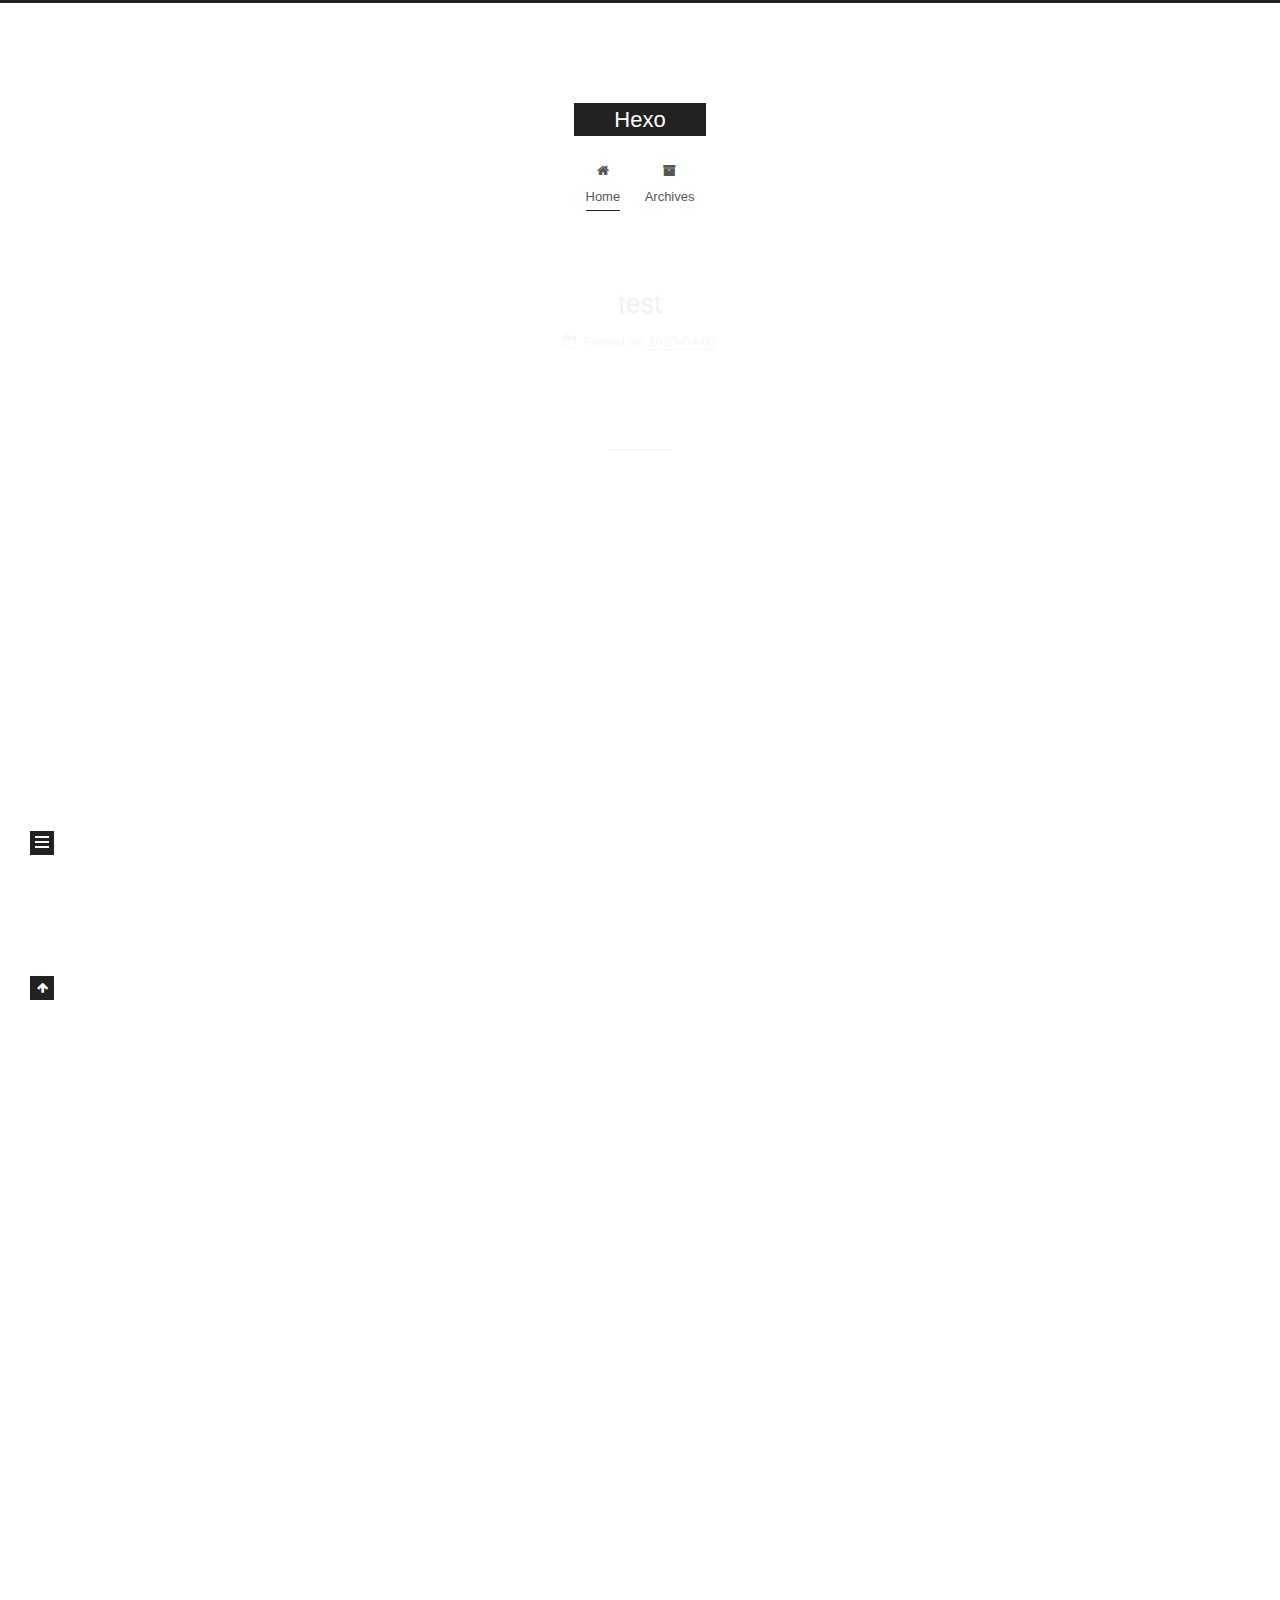
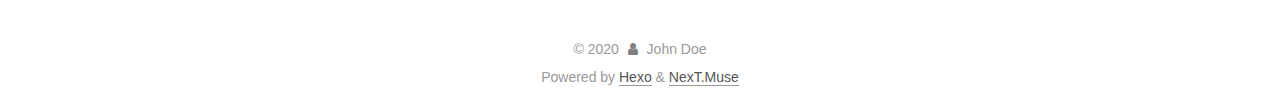
==== commit b767f5a6: "Site updated: 2020-04-03 15:18:52" ====
--- a/index.html
+++ b/index.html
@@ -12,7 +12,7 @@
 
 <link rel="stylesheet" href="/css/main.css">
 
-
+<link rel="stylesheet" href="//fonts.googleapis.com/css?family=Monda:300,300italic,400,400italic,700,700italic|Roboto Slab:300,300italic,400,400italic,700,700italic|PT Mono:300,300italic,400,400italic,700,700italic&display=swap&subset=latin,latin-ext">
 <link rel="stylesheet" href="/lib/font-awesome/css/font-awesome.min.css">
 
 <script id="hexo-configurations">
@@ -340,6 +340,11 @@
       </div>
   </nav>
 </div>
+  <div class="links-of-author motion-element">
+      <span class="links-of-author-item">
+        <a href="https://weibo.com/u/6276152320/home?wvr=5&sudaref=www.baidu.com&display=0&retcode=6102" title="Weibo → https:&#x2F;&#x2F;weibo.com&#x2F;u&#x2F;6276152320&#x2F;home?wvr&#x3D;5&amp;sudaref&#x3D;www.baidu.com&amp;display&#x3D;0&amp;retcode&#x3D;6102" rel="noopener" target="_blank"><i class="fa fa-fw fa-weibo"></i>Weibo</a>
+      </span>
+  </div>
 
 
 
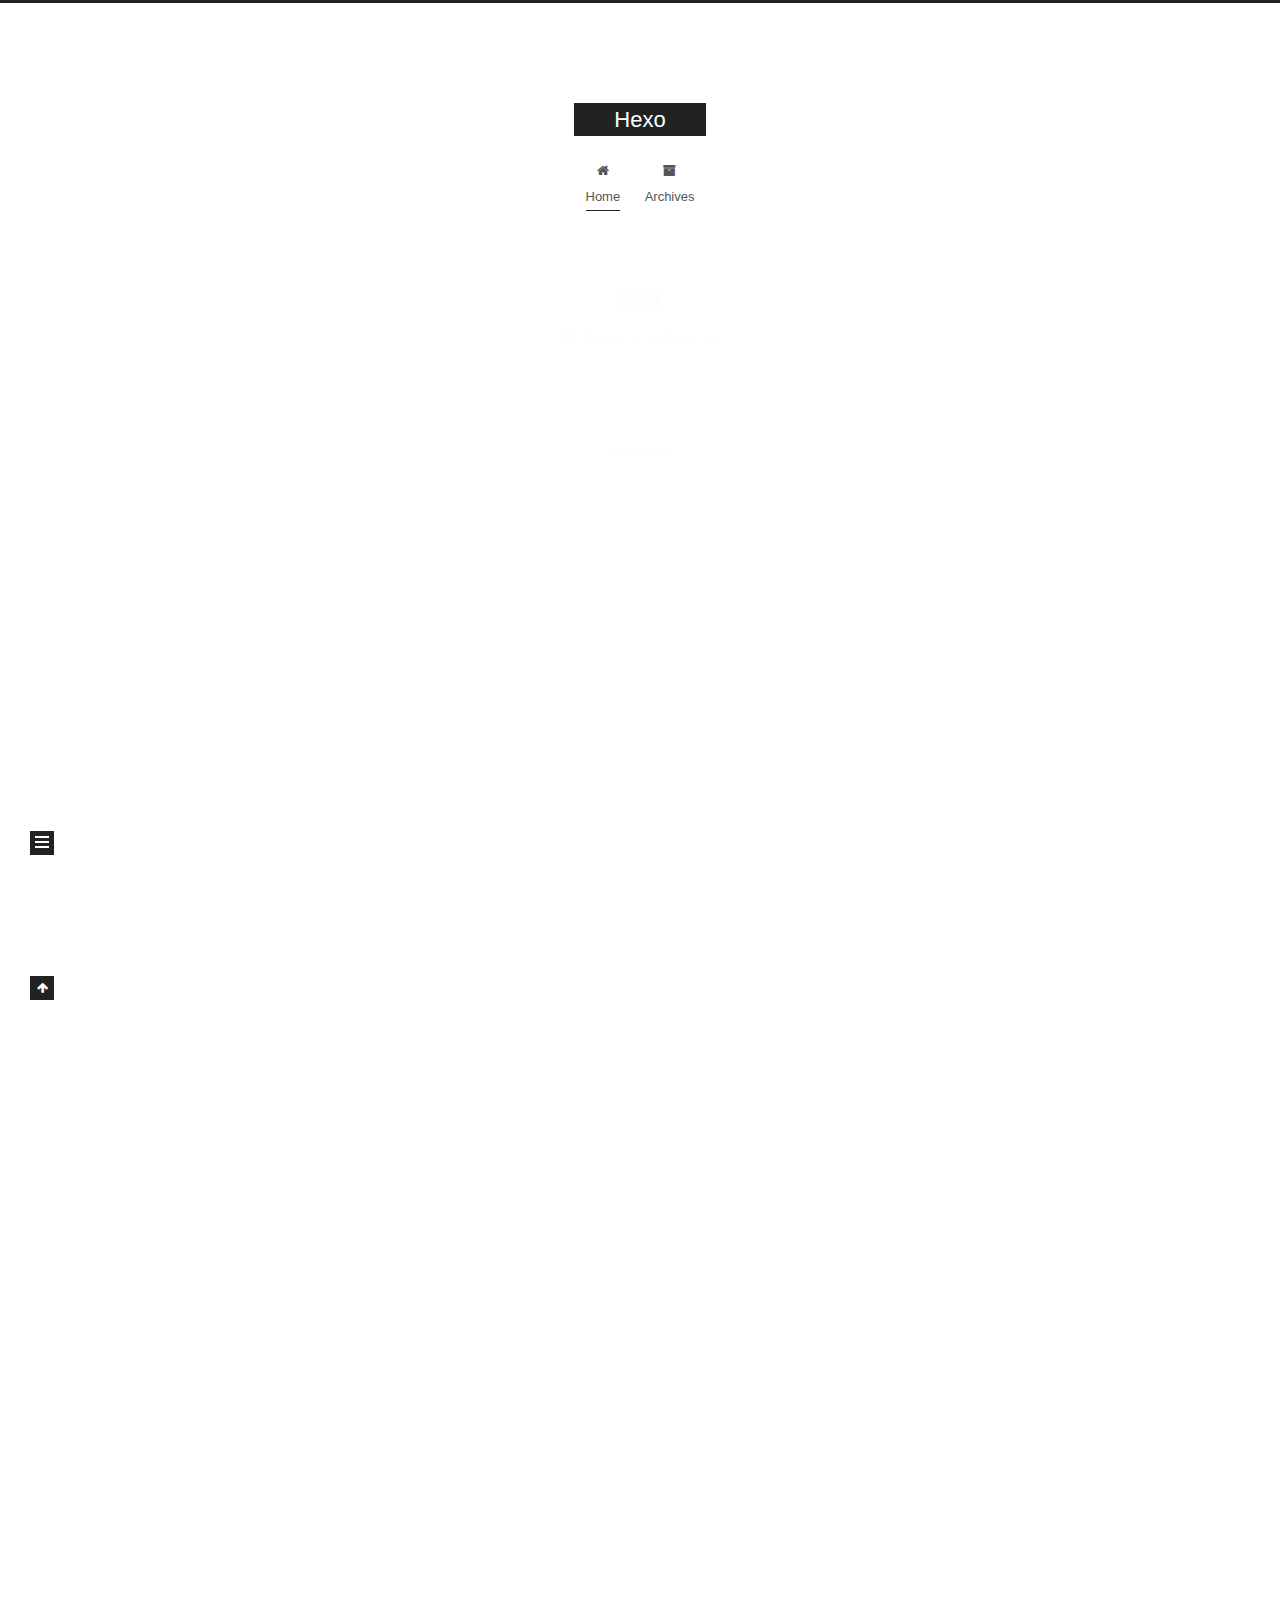
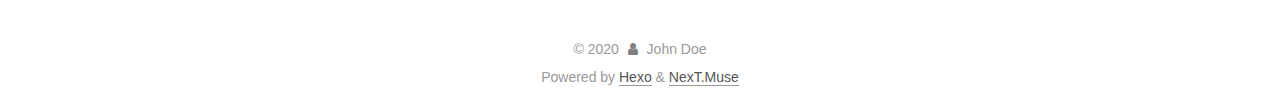
==== commit 39c39d19: "Site updated: 2020-04-03 15:31:28" ====
--- a/index.html
+++ b/index.html
@@ -342,7 +342,7 @@
 </div>
   <div class="links-of-author motion-element">
       <span class="links-of-author-item">
-        <a href="https://weibo.com/u/6276152320/home?wvr=5&sudaref=www.baidu.com&display=0&retcode=6102" title="Weibo → https:&#x2F;&#x2F;weibo.com&#x2F;u&#x2F;6276152320&#x2F;home?wvr&#x3D;5&amp;sudaref&#x3D;www.baidu.com&amp;display&#x3D;0&amp;retcode&#x3D;6102" rel="noopener" target="_blank"><i class="fa fa-fw fa-weibo"></i>Weibo</a>
+        <a href="https://weibo.com/u/6276152320" title="Weibo → https:&#x2F;&#x2F;weibo.com&#x2F;u&#x2F;6276152320" rel="noopener" target="_blank"><i class="fa fa-fw fa-weibo"></i>Weibo</a>
       </span>
   </div>
 
